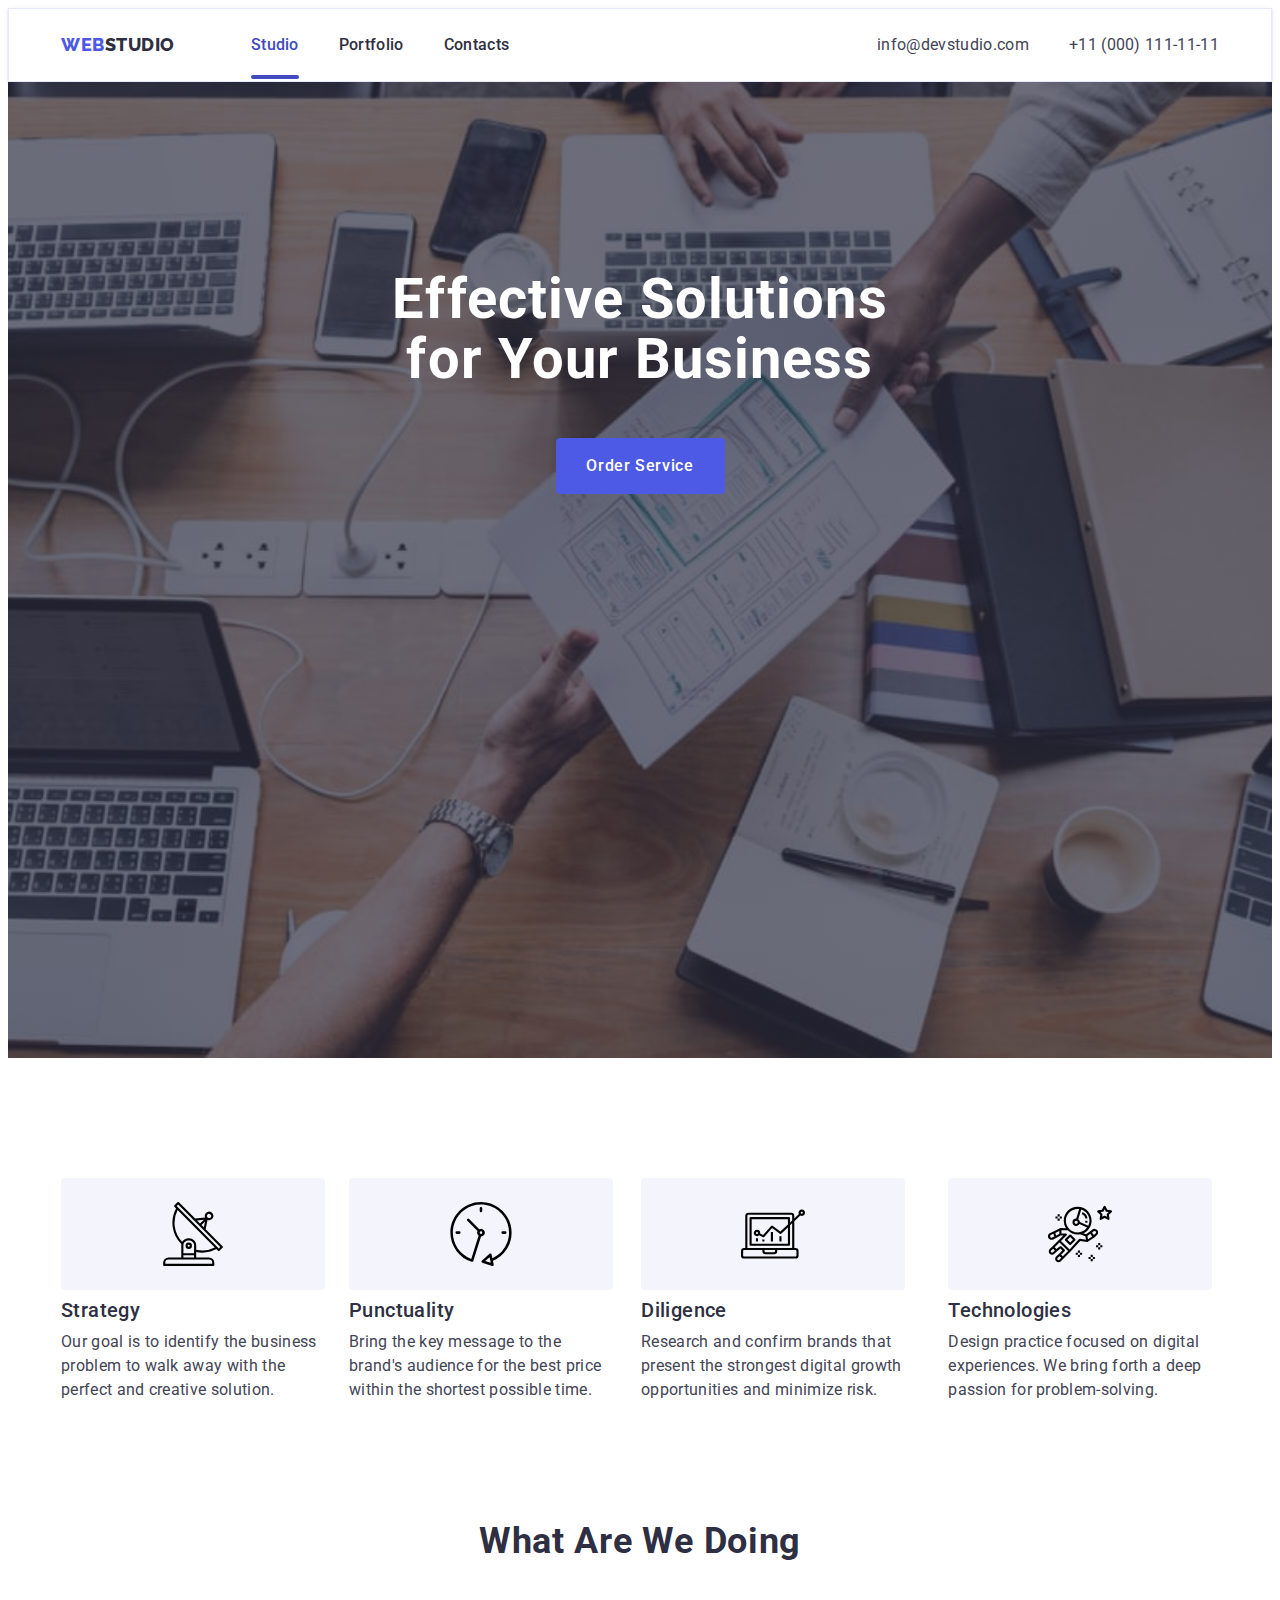
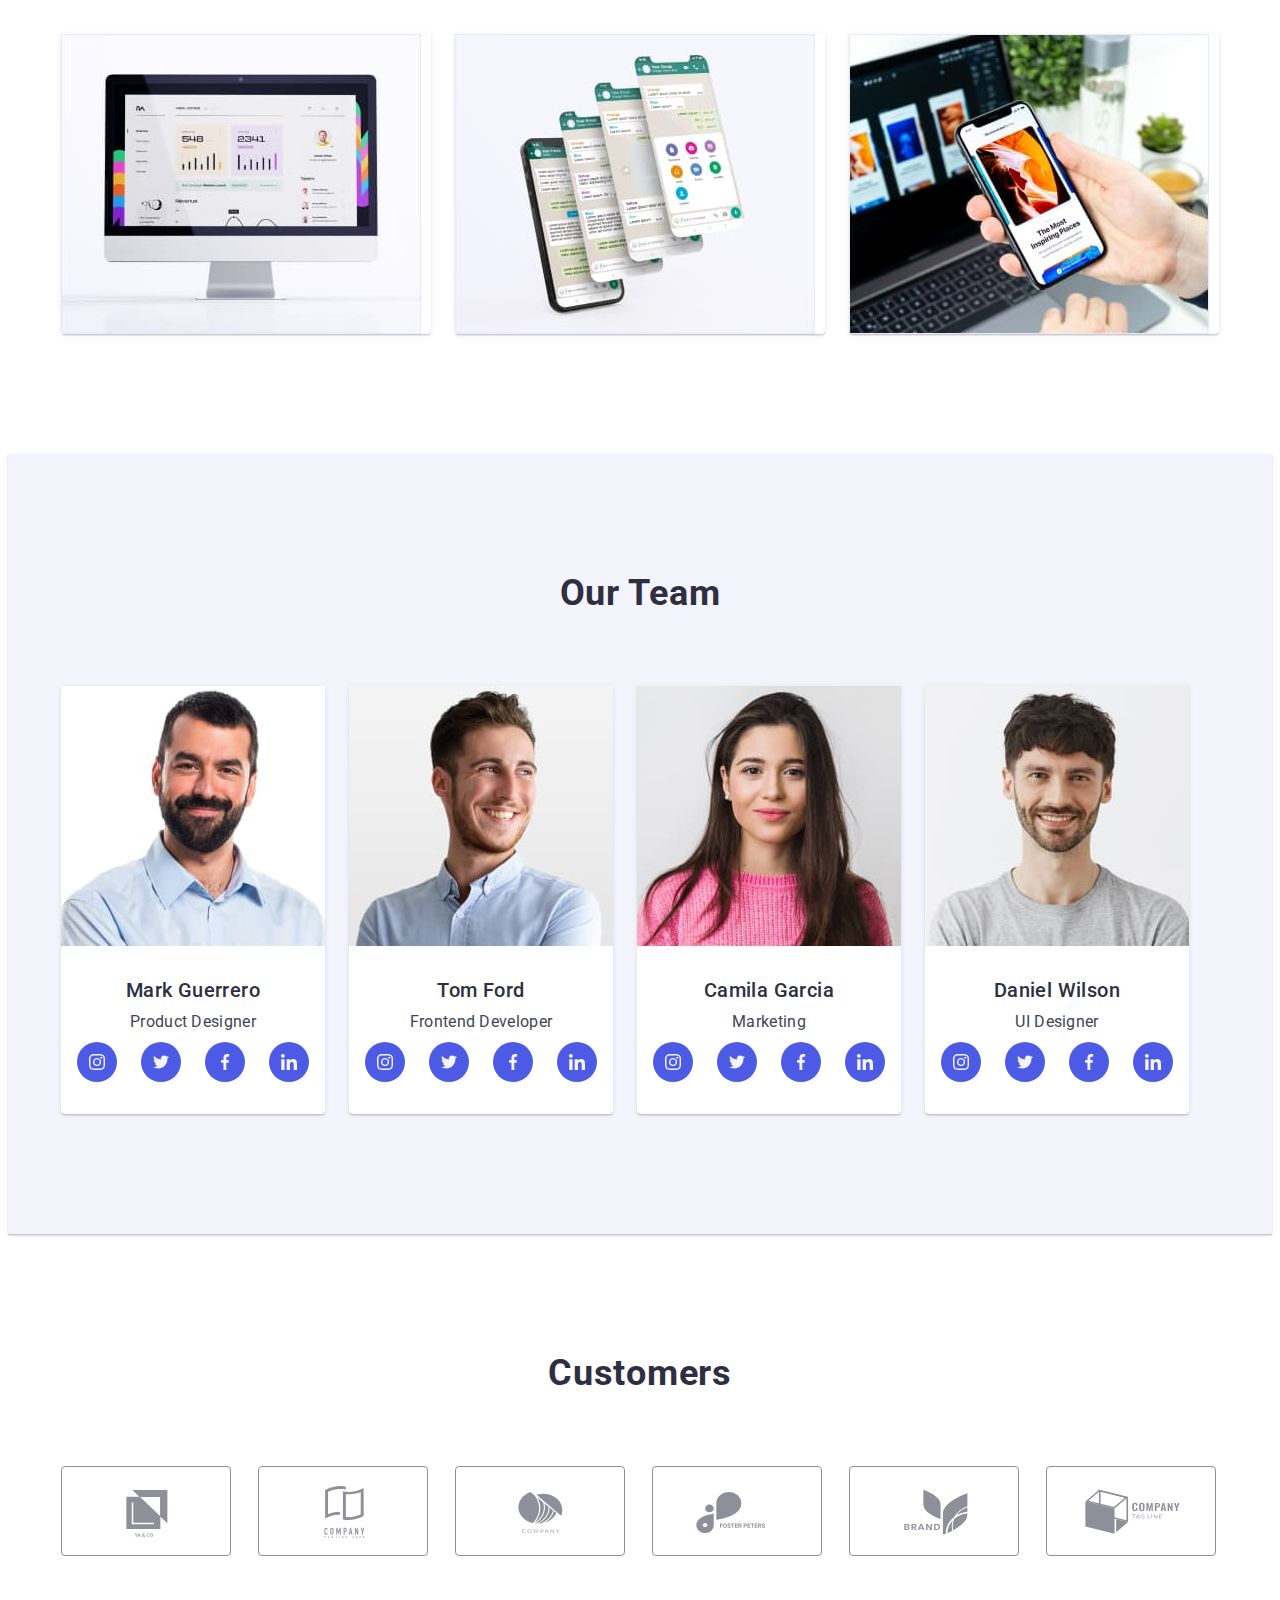
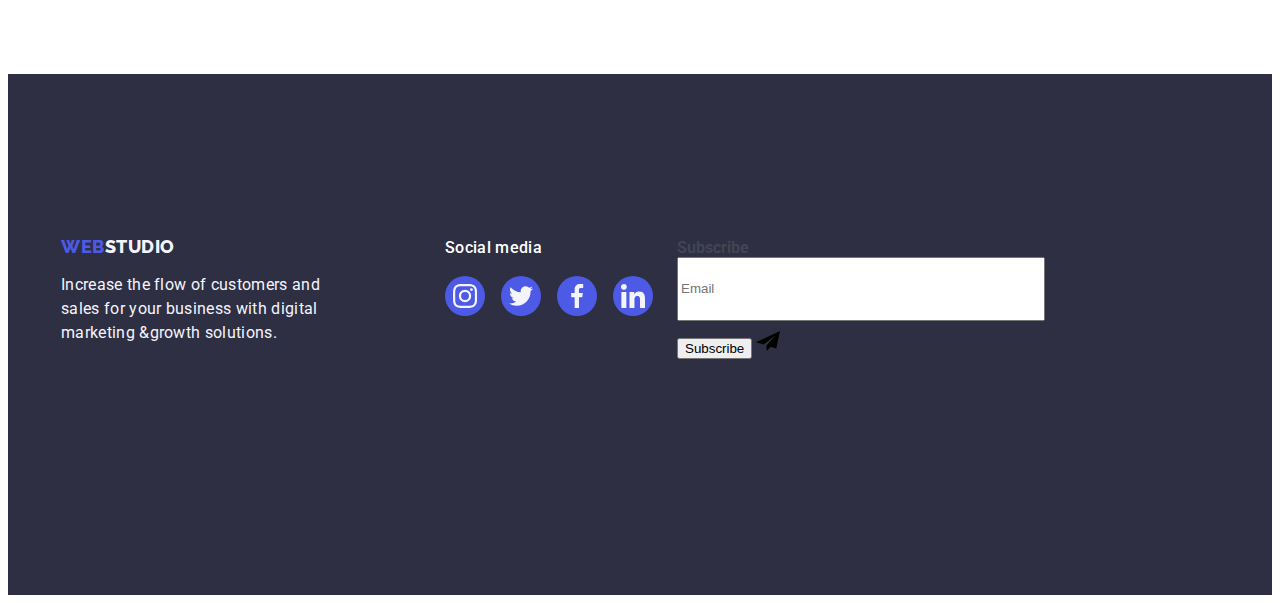
==== index.html @ 73581525 "add input for footer" ====
<!DOCTYPE html>
<html lang="en">

<head>
    <meta charset="UTF-8">
    <meta http-equiv="X-UA-Compatible" content="IE=edge">
    <meta name="viewport" content="width=device-width, initial-scale=1.0">
    <link rel="preconnect" href="https://fonts.googleapis.com">
    <link rel="preconnect" href="https://fonts.gstatic.com" crossorigin>
    <link
        href="https://fonts.googleapis.com/css2?family=Raleway:wght@800&family=Roboto:wght@400;500;700;900&display=swap"
        rel="stylesheet">
    <title>WEBSTUDIO</title>
    <link rel="stylesheet" href="https://cdnjs.cloudflare.com/ajax/libs/modern-normalize/2.0.0/modern-normalize.min.css"
        integrity="sha512-4xo8blKMVCiXpTaLzQSLSw3KFOVPWhm/TRtuPVc4WG6kUgjH6J03IBuG7JZPkcWMxJ5huwaBpOpnwYElP/m6wg=="
        crossorigin="anonymous" referrerpolicy="no-referrer" />
    <link rel="stylesheet" href="./css/styles.css">
</head>

<body>
    <header class="header">
        <div class="container header-container">
            <nav class="header-title">
                <a href="./index.html" class="header-logo link">Web<span class="span">Studio</span></a>
                <ul class="header-navigation list">
                    <li><a href="./index.html" class="first-link link active">Studio</a></li>
                    <li><a href="./portfolio.html" class="second-link link">Portfolio</a></li>
                    <li><a href="" class="header-navigation-item link">Contacts</a></li>
                </ul>
            </nav>

            <address class="header-adress">
                <ul class="header-adress-navigation list">
                    <li><a href=" mailto:info@devstudio.com" class="header-adress-item link">info@devstudio.com</a>
                    </li>
                    <li><a href="tel:+110001111111" class="header-adress-item link">+11 (000)
                            111-11-11</a></li>
                </ul>
            </address>
        </div>
    </header>

    <main>
        <section class="section-main">
            <div class="container main-container">
                <h1 class="main">Effective Solutions
                    for Your Business</h1>
                <button type="button" class="main-button" data-modal-open>Order Service</button>
            </div>
        </section>


        <section class="section">
            <div class="container">
                <h2 class="visually-hidden">Goal</h2>
                <ul class="main-one list">
                    <li class="">
                        <div class="container-hero">
                            <svg class="main-one-icons" width="64" height="64">
                                <use href="./images/icons.svg#icon-antenna">
                                </use>
                            </svg>
                        </div>
                        <h3 class="main-title">Strategy</h3>
                        <p class="main-text">Our goal is to identify the business
                            problem to walk away with the perfect and creative solution.</p>
                    </li>
                    <li class="">
                        <div class="container-hero">
                            <svg class="main-one-icons" width="64" height="64">
                                <use href="./images/icons.svg#icon-clock">
                                </use>
                            </svg>
                        </div>
                        <h3 class="main-title">Punctuality</h3>
                        <p class="main-text">Bring the key message to the brand's audience for the best price within the
                            shortest possible
                            time.</p>
                    </li>
                    <li class="">
                        <div class="container-hero">
                            <svg class="main-one-icons" width="64" height="64">
                                <use href="./images/icons.svg#icon-diagram">
                                </use>
                            </svg>
                        </div>
                        <h3 class="main-title">Diligence</h3>
                        <p class="main-text">Research and confirm brands that present the strongest digital growth
                            opportunities and minimize
                            risk.</p>
                    </li>
                    <li class="">
                        <div class="container-hero">
                            <svg class="main-one-icons" width="64" height="64">
                                <use href="./images/icons.svg#icon-astronaut">
                                </use>
                            </svg>
                        </div>
                        <h3 class="main-title">Technologies</h3>
                        <p class="main-text">Design practice focused on digital experiences. We bring forth a deep
                            passion
                            for
                            problem-solving.</p>
                    </li>
                </ul>
            </div>
        </section>

        <section class="section-two">
            <div class="container">
                <h2 class="main-product">What are we doing</h2>
                <ul class="main-one list">
                    <li class="main-item our-product"><img src="./images/img1.jpg" alt="computer" class="main-img"
                            width="360" height="300"></li>
                    <li class="main-item our-product"><img src="./images/img2.jpg" alt="screenshot" class="main-img"
                            width="360" height="300"></li>
                    <li class="main-item our-product"><img src="./images/img3.jpg" alt="telephone" class="main-img"
                            width="360" height="300"></li>
                </ul>
            </div>
        </section>

        <section class="section-three">
            <div class="container">
                <h2 class="team">Our Team</h2>
                <ul class="main-one list">
                    <li class="main-item">
                        <img src="./images/img4.jpg" alt="Mark Guerrero" class="team-img-one" width="264" height="260">
                        <div class="position">
                            <h3 class="team-person">Mark Guerrero</h3>
                            <p class="main-text-position">Product Designer</p>
                            <ul class="social-list list">
                                <li class="social-item">
                                    <a href="/" class="social-link">
                                        <svg class="main-text-icon" width="16" height="16">
                                            <use href="./images/icons.svg#icon-instagram"></use>
                                        </svg>
                                    </a>
                                </li>
                                <li class="social-item">
                                    <a href="/" class="social-link">
                                        <svg class="main-text-icon" width="16" height="16">
                                            <use href="./images/icons.svg#icon-twitter"></use>
                                        </svg>
                                    </a>
                                </li>
                                <li class="social-item">
                                    <a href="/" class="social-link">
                                        <svg class="main-text-icon" width="16" height="16">
                                            <use href="./images/icons.svg#icon-facebook"></use>
                                        </svg>
                                    </a>
                                </li>
                                <li class="social-item">
                                    <a href="/" class="social-link">
                                        <svg class="main-text-icon" width="16" height="16">
                                            <use href="./images/icons.svg#icon-linkedin"></use>
                                        </svg>
                                    </a>
                                </li>
                            </ul>
                        </div>
                    </li>
                    <li class="main-item">
                        <img src="./images/img5.jpg" alt="Tom Ford" class="team-img-two" width="264" height="260">
                        <div class="position">
                            <h3 class="team-person">Tom Ford</h3>
                            <p class="main-text-position">Frontend Developer</p>
                            <ul class="social-list list">
                                <li class="social-item">
                                    <a href="/" class="social-link">
                                        <svg class="main-text-icon" width="16" height="16">
                                            <use href="./images/icons.svg#icon-instagram"></use>
                                        </svg>
                                    </a>
                                </li>
                                <li class="social-item">
                                    <a href="/" class="social-link">
                                        <svg class="main-text-icon" width="16" height="16">
                                            <use href="./images/icons.svg#icon-twitter"></use>
                                        </svg>
                                    </a>
                                </li>
                                <li class="social-item">
                                    <a href="/" class="social-link">
                                        <svg class="main-text-icon" width="16" height="16">
                                            <use href="./images/icons.svg#icon-facebook"></use>
                                        </svg>
                                    </a>
                                </li>
                                <li class="social-item">
                                    <a href="/" class="social-link">
                                        <svg class="main-text-icon" width="16" height="16">
                                            <use href="./images/icons.svg#icon-linkedin"></use>
                                        </svg>
                                    </a>
                                </li>
                            </ul>
                        </div>
                    </li>
                    <li class="main-item">
                        <img src="./images/img6.jpg" alt="Camila Garcia" class="team-img-three" width="264"
                            height="260">
                        <div class="position">
                            <h3 class="team-person">Camila Garcia</h3>
                            <p class="main-text-position">Marketing</p>
                            <ul class="social-list list">
                                <li class="social-item">
                                    <a href="/" class="social-link">
                                        <svg class="main-text-icon" width="16" height="16">
                                            <use href="./images/icons.svg#icon-instagram"></use>
                                        </svg>
                                    </a>
                                </li>
                                <li class="social-item">
                                    <a href="/" class="social-link">
                                        <svg class="main-text-icon" width="16" height="16">
                                            <use href="./images/icons.svg#icon-twitter"></use>
                                        </svg>
                                    </a>
                                </li>
                                <li class="social-item">
                                    <a href="/" class="social-link">
                                        <svg class="main-text-icon" width="16" height="16">
                                            <use href="./images/icons.svg#icon-facebook"></use>
                                        </svg>
                                    </a>
                                </li>
                                <li class="social-item">
                                    <a href="/" class="social-link">
                                        <svg class="main-text-icon" width="16" height="16">
                                            <use href="./images/icons.svg#icon-linkedin"></use>
                                        </svg>
                                    </a>
                                </li>
                            </ul>
                        </div>
                    </li>
                    <li class="main-item">
                        <img src="./images/img7.jpg" alt="Daniel Wilson" class="team-img-four" width="264" height="260">
                        <div class="position">
                            <h3 class="team-person">Daniel Wilson</h3>
                            <p class="main-text-position">UI Designer</p>
                            <ul class="social-list list">
                                <li class="social-item">
                                    <a href="/" class="social-link">
                                        <svg class="main-text-icon" width="16" height="16">
                                            <use href="./images/icons.svg#icon-instagram"></use>
                                        </svg>
                                    </a>
                                </li>
                                <li class="social-item">
                                    <a href="/" class="social-link">
                                        <svg class="main-text-icon" width="16" height="16">
                                            <use href="./images/icons.svg#icon-twitter"></use>
                                        </svg>
                                    </a>
                                </li>
                                <li class="social-item">
                                    <a href="/" class="social-link">
                                        <svg class="main-text-icon" width="16" height="16">
                                            <use href="./images/icons.svg#icon-facebook"></use>
                                        </svg>
                                    </a>
                                </li>
                                <li class="social-item">
                                    <a href="/" class="social-link">
                                        <svg class="main-text-icon" width="16" height="16">
                                            <use href="./images/icons.svg#icon-linkedin"></use>
                                        </svg>
                                    </a>
                                </li>
                            </ul>
                        </div>
                    </li>
                </ul>
            </div>
        </section>

        <section class="section">
            <div class="container">
                <h2 class="customers">Customers</h2>
                <ul class="customers-list list">
                    <li class="customers-item">
                        <a href="/" class="customers-link">
                            <svg class="customers-img" width="104" height="56">
                                <use href="./images/icons.svg#icon-Logo1"></use>
                            </svg>
                        </a>
                    </li>
                    <li class="customers-item">
                        <a href="/" class="customers-link">
                            <svg class="customers-img" width="104" height="56">
                                <use href="./images/icons.svg#icon-Logo2"></use>
                            </svg>
                        </a>
                    </li>
                    <li class="customers-item">
                        <a href="/" class="customers-link">
                            <svg class="customers-img" width="104" height="56">
                                <use href="./images/icons.svg#icon-Logo3"></use>
                            </svg>
                        </a>
                    </li>
                    <li class="customers-item">
                        <a href="/" class="customers-link">
                            <svg class="customers-img" width="104" height="56">
                                <use href="./images/icons.svg#icon-Logo4"></use>
                            </svg>
                        </a>
                    </li>
                    <li class="customers-item">
                        <a href="/" class="customers-link">
                            <svg class="customers-img" width="104" height="56">
                                <use href="./images/icons.svg#icon-Logo5"></use>
                            </svg>
                        </a>
                    </li>
                    <li class="customers-item">
                        <a href="/" class="customers-link">
                            <svg class="customers-img" width="104" height="56">
                                <use href="./images/icons.svg#icon-Logo6"></use>
                            </svg>
                        </a>
                    </li>
                </ul>
            </div>
        </section>
    </main>

    <footer class="footer link">
        <div class="footer-container">
            <div class="footer-logo-tittle">
                <a href="./index.html" class="footer-logo link">Web<span class="span">Studio</span></a>
                <p class="footer-text">Increase the flow of customers and sales for your business with digital marketing
                    &growth solutions.</p>
            </div>
            <div class="footer-container-social">
                <p class="footer-social">Social media</p>
                <ul class="footer-social-list list">
                    <li class="social-item">
                        <a href="/" class="footer-social-link">
                            <svg class="main-text-icon" width="24" height="24">
                                <use href="./images/icons.svg#icon-instagram"></use>
                            </svg>
                        </a>
                    </li>
                    <li class="social-item">
                        <a href="/" class="footer-social-link">
                            <svg class="main-text-icon" width="24" height="24">
                                <use href="./images/icons.svg#icon-twitter"></use>
                            </svg>
                        </a>
                    </li>
                    <li class="social-item">
                        <a href="/" class="footer-social-link">
                            <svg class="main-text-icon" width="24" height="24">
                                <use href="./images/icons.svg#icon-facebook"></use>
                            </svg>
                        </a>
                    </li>
                    <li class="social-item">
                        <a href="/" class="footer-social-link">
                            <svg class="main-text-icon" width="24" height="24">
                                <use href="./images/icons.svg#icon-linkedin"></use>
                            </svg>
                        </a>
                    </li>
                </ul>
            </div>

            <div class="footer-container-field">
                <form class="footer-container-form">
                    <label class="footer-container-label">
                        <strong class="footer-container-strong">Subscribe</strong>
                        <input type="email" name="user_email" class="footer-container-input" placeholder="Email" />
                    </label>
                    <button type="submit">Subscribe</button>
                    <svg class="footer-container-icon" width="24" height="24">
                        <use href="./images/icons.svg#icon-telega"></use>
                    </svg>
                </form>
            </div>
        </div>
    </footer>

    <div class="backdrop is-hidden" data-modal>
        <div class="modal">
            <button type="button" class="modal-button-close" data-modal-close>
                <svg class="button-close" width="8" height="8">
                    <use href="./images/icons.svg#icon-close"></use>
                </svg>
            </button>

            <form class="modal-form">
                <strong class="modal-form-strong">Leave your contacts and we will call you back</strong>
                <label class="modal-form-field">
                    <span class="modal-form-title">Name</span>
                    <input type="text" name="user_name" class="modal-form-input" />
                    <svg class="modal-form-icon" width="18" height="18">
                        <use href="./images/icons.svg#icon-person"></use>
                    </svg>
                </label>

                <label class="modal-form-field">
                    <span class="modal-form-title">Phone</span>
                    <input type="tel" name="user_tel" class="modal-form-input" />
                    <svg class="modal-form-icon" width="18" height="24">
                        <use href="./images/icons.svg#icon-phone"></use>
                    </svg>
                </label>

                <label class="modal-form-field">
                    <span class="modal-form-title">Email</span>
                    <input type="email" name="user_email" class="modal-form-input" />
                    <svg class="modal-form-icon" width="18" height="24">
                        <use href="./images/icons.svg#icon-email"></use>
                    </svg>
                </label>

                <label class="modal-form-field">
                    <span class="modal-form-title">Comment</span>
                    <textarea name="comment" class="modal-comment" rows="8" cols="6"
                        placeholder="Text input"></textarea>
                </label>

                <button type="submit" class="main-button">Send</button>
            </form>
        </div>

    </div>
    <script src="./js/modal.js"></script>
</body>

</html>
---- css/styles.css ----
:root {
    --background-color: #FFFFFF;
    --color: #4d5ae5;
    --color-two: #2E2F42;
    --color-portfolio:#434455;
    --color-three: #F4F4FD;
    --color-button: #E7E9FC;
    --color-customers: #8e8f99;
}

body {
    font-family:"Roboto",sans-serif;
    color: var(--color-portfolio);
    font-style: normal;
    background-color: var(--background-color);
    }

/*--------------HEADER------------*/
p, h1, h2, h3, h4, h5, h6 {
    margin-top: 0;
    margin-bottom: 0;
}

ul {
    margin-top: 0;
    margin-bottom: 0;
    padding-left: 0;
}

img {
    display: block;
}
.header {
    padding-top: 24px;
    padding-bottom: 24px;
    border: 1px solid #e7e9fc;
}
.container {
    max-width: 1158px;
    width: 100%;
    padding-left: 15px;
    padding-right: 15px;
    margin: 0 auto;
}

.header-navigation {
    display: flex;
    max-width: 261px;
    gap: 40px;
}

.header-adress-navigation {
    display: flex;
    gap: 40px;
}

.header-title {
    display: flex;
    align-items: center;
    margin-right: auto;
}
.header-container {
    display: flex;
}

.header-logo {
    font-family:"Raleway",sans-serif;
    font-style: normal;
    font-weight: 800;
    font-size: 18px;
    line-height: 1.17;
    color: var(--color);
    letter-spacing: 0.03em;
    text-transform: uppercase;
    list-style-type: none;
    margin-right: 76px;
}

.link {
text-decoration: none;
}

.span {
    color: var(--color-two);
}

.list {
    list-style: none;
}

.header {
    box-shadow: 0px 2px 1px rgba(46, 47, 66, 0.08), 0px 1px 1px rgba(46, 47, 66, 0.16), 0px 1px 6px rgba(46, 47, 66, 0.08);
}

.header-navigation-item {
    color: var(--color-two);
    font-weight: 500;
    font-size: 16px;
    line-height: 1.5;
    letter-spacing: 0.02em;
    padding: 24px 0;
    transition: color 250ms cubic-bezier(0.4, 0, 0.2, 1);
}

.second-link {
    color: var(--color-two);
    font-weight: 500;
    font-size: 16px;
    line-height: 1.5;
    letter-spacing: 0.02em;
    padding: 24px 0;
    transition: color 250ms cubic-bezier(0.4, 0, 0.2, 1);
}


.first-link{
    font-weight: 500;
    font-size: 16px;
    line-height: 1.5;
    letter-spacing: 0.02em;
    padding: 24px 0;
    color: #404BBF;
    transition: color 250ms cubic-bezier(0.4, 0, 0.2, 1);
}


.header-navigation-item:hover,
.header-navigation-item:focus {
    color: #404BBF;
}


.active {
    position: relative;
    color: #404bbf;
}
.active::after{
content: '';
position: absolute;
left: 0;
bottom: -1px;
width: 100%;
height: 4px;
background: #404BBF;
border-radius: 2px;
transition: color 250ms cubic-bezier(0.4, 0, 0.2, 1);
}

address{
    font-style: normal;
}

.header-adress-item {
    font-size: 16px;
    line-height: 1.5;
    letter-spacing: 0.02em;
    color: var(--color-portfolio);
    font-style: normal;
    padding: 24px 0;
    transition: color 250ms cubic-bezier(0.4, 0, 0.2, 1);
}

.header-adress-item:hover,
.header-adress-item:focus {
    color: #404BBF;
}

/*-----------MAIN------------------*/

.section-main {
    padding-top: 188px;
    padding-bottom: 188px;
    background-color: var(--color-two);
    background-image: linear-gradient(to bottom, rgba(46, 47, 66, 0.7), rgba(46, 47, 66, 0.7)), url(../images/header.jpg);
    background-repeat: no-repeat;
    background-position: center;
    background-size: cover;
    max-width: 1440px;
    height: 600px;
    margin: 0 auto;
}

.main {
    font-weight: 700;
    font-size: 56px;
    line-height: 1.07;
    text-align: center;
    letter-spacing: 0.02em;
    color: var(--background-color);
    margin: 0 auto;
    margin-bottom: 48px;
    max-width: 496px;
}


.main-item {
background-color: #FFFFFF;
width: calc((100% - 72px) / 4);
border-radius: 0px 0px 4px 4px;
box-shadow: 0px 1px 6px rgba(46, 47, 66, 0.08), 0px 1px 1px rgba(46, 47, 66, 0.16), 0px 2px 1px rgba(46, 47, 66, 0.08);
width: 264px;
}


.our-product {
width: calc((100% - 48px) / 3);
}
.main-button {
    font-family: "Roboto", sans-serif;
    font-style: normal;
    font-weight: 500;
    font-size: 16px;
    line-height:1.5;    
    color: var(--background-color);
    background-color: #4D5AE5;
    letter-spacing: 0.04em;
    cursor: pointer;
    display: block;
    min-width: 169px;
    height: 56px;
    border: none;
    border-radius: 4px;
    margin: 0 auto;
    transition: background-color 250ms cubic-bezier(0.4, 0, 0.2, 1);
}

.main-button:focus,
.main-button:hover {
    background-color: #404BBF;
}


.main-title {
    font-weight: 500;
    font-size: 20px;
    line-height: 1.2;
    letter-spacing: 0.02em;
    color: var(--color-two);
    margin-bottom: 8px;
    min-width: 264px;

}

.section {
    padding-top: 120px;
    padding-bottom: 120px;
    }


.visually-hidden {
    position: absolute;
    width: 1px;
    height: 1px;
    margin: -1px;
    border: 0;
    padding: 0;

    white-space: nowrap;
    clip-path: inset(100%);
    clip: rect(0 0 0 0);
    overflow: hidden;
}


.container-hero {
    display: flex;
    align-items: center;
    justify-content: center;
    width: 264px;
    height: 112px;
    background: #F4F4FD;
    border-radius: 4px;
    margin-bottom: 8px;
    left: 0px;
    top: 0px;
}



.main-one {
    display: flex;
    gap: 24px;
}

.main-text {
    font-size: 16px;
    line-height: 1.5;
    letter-spacing: 0.02em;
    color: var(--color-portfolio);
}


.social-link {
width: 100%;
height: 100%;
background-color: var(--color);
border-radius: 50%;
display: flex;
align-items: center;
justify-content: center;
transition: background-color 250ms cubic-bezier(0.4, 0, 0.2, 1);
}

.social-link:hover, 
.social-link:focus {
background-color: #404bbf;
}
 
.main-text-icon {
    /* width: 16px;
    height: 16px; */
    margin: auto;
    fill: var(--color-three);
}

.main-product {
    font-size: 36px;
    line-height: 1.11;
    text-align: center;
    letter-spacing: 0.02em;
    color: var(--color-two);
    text-transform: capitalize;
    margin-bottom: 72px;
}

.section-two {
    padding-bottom: 120px;
}

.section-three {
    background-color: #F4F4FD;
    padding: 120px 0;
    box-shadow: 0px 1px 6px rgba(46, 47, 66, 0.08), 0px 1px 1px rgba(46, 47, 66, 0.16), 0px 2px 1px rgba(46, 47, 66, 0.08);
}
.team { 
    font-size: 36px;
    line-height: 1.11;
    text-align: center;
    letter-spacing: 0.02em;
    text-transform: capitalize;
    color: var(--color-two);
    margin-bottom: 72px;
}

.position {
    padding: 32px 0;
    /* width: 232px;
    height: 104px; */
}
.team-img-one {
    background-color: #FFFFFF;
}

.team-person {
    font-weight: 500;
    font-size: 20px;
    line-height: 1.2;
    letter-spacing: 0.02em;
    color: var(--color-two);
    text-align: center;
    margin-bottom: 8px;
}

.main-text-position {
    font-size: 16px;
    line-height: 1.5;
    letter-spacing: 0.02em;
    color: var(--color-portfolio);
    text-align: center;
    margin-bottom: 8px;
}

.customers {
    font-weight: 700;
    font-size: 36px;
    line-height: 1.11;
    text-align: center;
    letter-spacing: 0.02em;
    text-transform: capitalize;
    color: var(--color-two);
    margin-bottom: 72px;
}
.customers-list {
    display: flex;
    flex-direction: row;
    align-items: flex-start;
    padding: 0px;
    gap: 24px;
}

.customers-item {
    width: calc((100% - 120px) / 6);
    height: 88px;
}

.customers-link {
    width: 100%;
    height: 100%;
    width: 168px;
    height: 88px;
    border: 1px solid #8e8f99;
    border-radius: 4px;
    display: flex;
    align-items: center;
    justify-content: center;
    color: var(--color-customers);
    transition: border-color 250ms cubic-bezier(0.4, 0, 0.2, 1), color 250ms cubic-bezier(0.4, 0, 0.2, 1);
}

.customers-link:hover,
.customers-link:focus {
    border-color: #404bbf;
    color: #404bbf;
}

.customers-img {
    fill: currentColor;
    width: 104px;
    height: 56px;
}
/*------------FOOTER---------*/
.footer {
background: var(--color-two);
padding: 100px 0;
}

.footer-container {
    max-width: 1158px;
    width: 100%;
    padding-left: 15px;
    padding-right: 15px;
    margin: 0 auto;
    display: flex;
    align-items: baseline;
}

.footer-logo-tittle {
    margin-right: 120px;

}

.footer-logo {
    font-family: 'Raleway', sans-serif;;
    font-style: normal;
    font-weight: 800;
    font-size: 18px;
    line-height: 1.17;
    letter-spacing: 0.03em;
    text-transform: uppercase;
    color: var(--color);
    background-color: var(var(--color-two));
    display: inline-block;
    margin-bottom: 16px;
}

.footer-logo span {
    color: #f4f4fd;
}

.footer-text {
    font-size: 16px;
    line-height: 1.5;
    color: var(--color-three);
    letter-spacing: 0.02em;
    max-width: 264px;
}
.footer-social {
    font-weight: 500;
    font-size: 16px;
    line-height: 1.5;
    letter-spacing: 0.02em;
    color: var(--background-color);
    margin-bottom: 16px;
}

.footer-social-list {
    display: flex;
    gap: 16px;
}

.social-list {
    display: flex;
    justify-content: center;
    gap: 24px;
}

.footer-social-link {
    width: 100%;
    height: 100%;
    background-color: var(--color);
    border-radius: 50%;
    display: flex;
    align-items: center;
    justify-content: center;
    transition: background-color 250ms cubic-bezier(0.4, 0, 0.2, 1);
}

.footer-social-link:hover,
.footer-social-link:focus {
    background-color: #31d0aa;
}
.social-item {
width: 40px;
height: 40px;
transition: background-color 250ms cubic-bezier(0.4, 0, 0.2, 1);
}

.footer-social-item {
    width: 40px;
    height: 40px;
}
.footer-icons {
    width: 40px;
    height: 40px;
    background: #4D5AE5;
    fill: var(--background-color);
    left: 20%;
    right: 20%;
    top: 20%;
    bottom: 20%;
    padding: 8px;
    border-radius: 50%;
}

/*-----------PORTFOLIO---------*/
.section-portfolio {
    padding-top: 96px;
    padding-bottom: 120px;
}

.button-list {
    font-family: "Roboto", sans-serif;
    font-style: normal;
    font-weight: 500;
    font-size: 16px;
    line-height: 1.5;
    letter-spacing: 0.04em;
    color: var(--color);
    background-color: var(--color-three);
    cursor: pointer;
    padding: 12px 24px;
    border: 1px solid var(--color-button);
    border-radius: 4px;
    transition: color 250ms cubic-bezier(0.4, 0, 0.2, 1),
        background-color 250ms cubic-bezier(0.4, 0, 0.2, 1),
        border-color 250ms cubic-bezier(0.4, 0, 0.2, 1),
        box-shadow 250ms cubic-bezier(0.4, 0, 0.2, 1);
}

.second-link:hover,
.second-link:focus {
    color: #404BBF;
}

.portfolio-link {
    display: block;
    transition: box-shadow 250ms cubic-bezier(0.4, 0, 0.2, 1);
}

.portfolio-link:hover,
.portfolio-link:focus {
    box-shadow: 0px 1px 6px rgba(46, 47, 66, 0.08), 0px 1px 1px rgba(46, 47, 66, 0.16), 0px 2px 1px rgba(46, 47, 66, 0.08);
}

.portfolio-link:hover p,
.portfolio-link:focus p{
transform: translateY(0%);}

.section-list {
    list-style-type: none;
    display: flex;
    justify-content: center;
    gap: 24px;
    margin-bottom: 72px;
}

.button-list:hover {
    color: #FFFFFF;
    background-color: #404BBF;
    border: 1px solid transparent;
    box-shadow: 0px 3px 1px rgba(0, 0, 0, 0.1), 0px 2px 1px rgba(0, 0, 0, 0.08), 0px 2px 2px rgba(0, 0, 0, 0.12);
}

.button-list:focus {
    color: #FFFFFF;
    background-color: #404BBF;
    border: 1px solid transparent;
    box-shadow: 0px 3px 1px rgba(0, 0, 0, 0.1), 0px 2px 1px rgba(0, 0, 0, 0.08), 0px 2px 2px rgba(0, 0, 0, 0.12);
}
.section-title {
    font-weight: 500;
    font-size: 20px;
    line-height: 1.2;
    letter-spacing: 0.02em;
    color: var(--color-two);
    margin-bottom: 8px;
}

.section-text {
    font-size: 16px;
    line-height: 1.5;
    letter-spacing: 0.02em;
    color: var(--color-portfolio);
}

.section-text:focus,
.section-text:hover {
    transform: translateY(0%);
}
.section-product {
    display: flex;
    flex-wrap: wrap;
    column-gap: 24px;
    row-gap: 48px;
    
}

.product-item {
    width: calc((100% - 48px) / 3);
}
    
.product-item:hover {
    box-shadow: 0px 1px 6px rgba(46, 47, 66, 0.08), 0px 1px 1px rgba(46, 47, 66, 0.16), 0px 2px 1px rgba(46, 47, 66, 0.08);
    transition: var(--transition);
}
.portfolio-product {
    position: relative;
    overflow: hidden;
}

.product-container {
    padding: 32px 16px;
    border: 1px solid var(--color-button);
    border-top: none;  
}


.product-cover-text {
    font-weight: 400;
    font-size: 16px;
    line-height: 1.5;
    letter-spacing: 0.02em;
     color: var(--color-three);
    position: absolute;
    top: 0;
    padding: 40px 32px;
    background-color: #4d5ae5;
    height: 100%;
    width: 100%;
    transform: translateY(100%);
    transition: transform 250ms cubic-bezier(0.4, 0, 0.2, 1);
}
/*------------------MODAL----------------*/
.backdrop {
    position: fixed;
    top: 0;
    width: 100%;
    height: 100%;
    background-color: rgba(46, 47, 66, 0.4);
    transition: opacity 250ms cubic-bezier(0.4, 0, 0.2, 1),
        visibility 250ms cubic-bezier(0.4, 0, 0.2, 1);
}

.modal {
    width: 408px;
    min-height: 584px;
    background: #FCFCFC;
    border-radius: 4px;
    position: absolute;
    top: 50%;
    left: 50%;
    transform: translate(-50%, -50%) scale(1);
    box-shadow: 0px 1px 1px rgba(0, 0, 0, 0.14), 0px 1px 3px rgba(0, 0, 0, 0.12), 0px 2px 1px rgba(0, 0, 0, 0.2);
    transition: transform 250ms cubic-bezier(0.4, 0, 0.2, 1);
}

.modal-button-close {
    width: 24px;
    height: 24px;
    right: 24px;
    top: 24px;
   position: absolute;
   cursor: pointer;
    border-radius: 50%;
    display: flex;
    align-items: center;
    justify-content: center;
    background-color: #e7e9fc;
    border: 1px solid rgba(0, 0, 0, 0.1);
    padding: 0;
    transition: background-color 250ms cubic-bezier(0.4, 0, 0.2, 1), border 250ms cubic-bezier(0.4, 0, 0.2, 1);
}

.modal-button-close:hover,
.modal-button-close:focus {
    background-color: #404bbf;
    border: none;
    fill: #ffffff;
}


.is-hidden {
    visibility: hidden;
    opacity: 0;
    pointer-events: none;
}

.backdrop.is-hidden .modal {
    transform: translate(-50%, -50%) scale(0);
}

.button-close {
    transition: fill 250ms cubic-bezier(0.4, 0, 0.2, 1);
}

.modal-form-strong{
    display: flex;
    flex-direction: column;
    text-align: center;
    width: 360px;
    height: 24px;
    margin-bottom: 16px;
    font-family: Roboto;
    font-size: 16px;
    font-style: normal;
    font-weight: 500;
    line-height: 1.5;
    letter-spacing: 0.32px;
    color: #2E2F42;
}
form{
margin: 64px 24px 136px 24px;
}
input {
    display: flex;
    width: 360px;
    height: 58px;
  margin-bottom: 8px;
}

.modal-form-field {
    position: relative;
    display: block;
    margin-bottom: 8px;
}

.modal-form-title{
    display: block;
    font-family: Roboto;
    font-size: 12px;
    font-style: normal;
    font-weight: 400;
    line-height: 1.16;
    letter-spacing: 0.48px;
    color: #8E8F99;
}
.modal-form-input {
    padding: 11px 38px;
    height: 40px;
    width: 100%;
    outline: transparent;
    border-radius: 4px;
    border: 1px solid rgba(46, 47, 66, 0.40);
}

.modal-form-input:focus {
    border: 1px solid #4D5AE5;
}

.modal-form-icon {
    fill: #2E2F42;
    position: absolute;
    bottom:8px;
    left: 16px;
}

.modal-form-input:focus+ .modal-form-icon {
    fill: #4D5AE5;
}

.modal-comment {
    display: block;
    width: 360px;
    height: 120px;
    margin-bottom: 56px;
}

placeholder {
    color:rgba(46, 47, 66, 0.40);
    font-family: Roboto;
    font-size: 12px;
    font-style: normal;
    font-weight: 400;
    line-height: 1.16;
    letter-spacing: 0.48px;
    margin-top: 8px;
    margin-left: 16px;
}
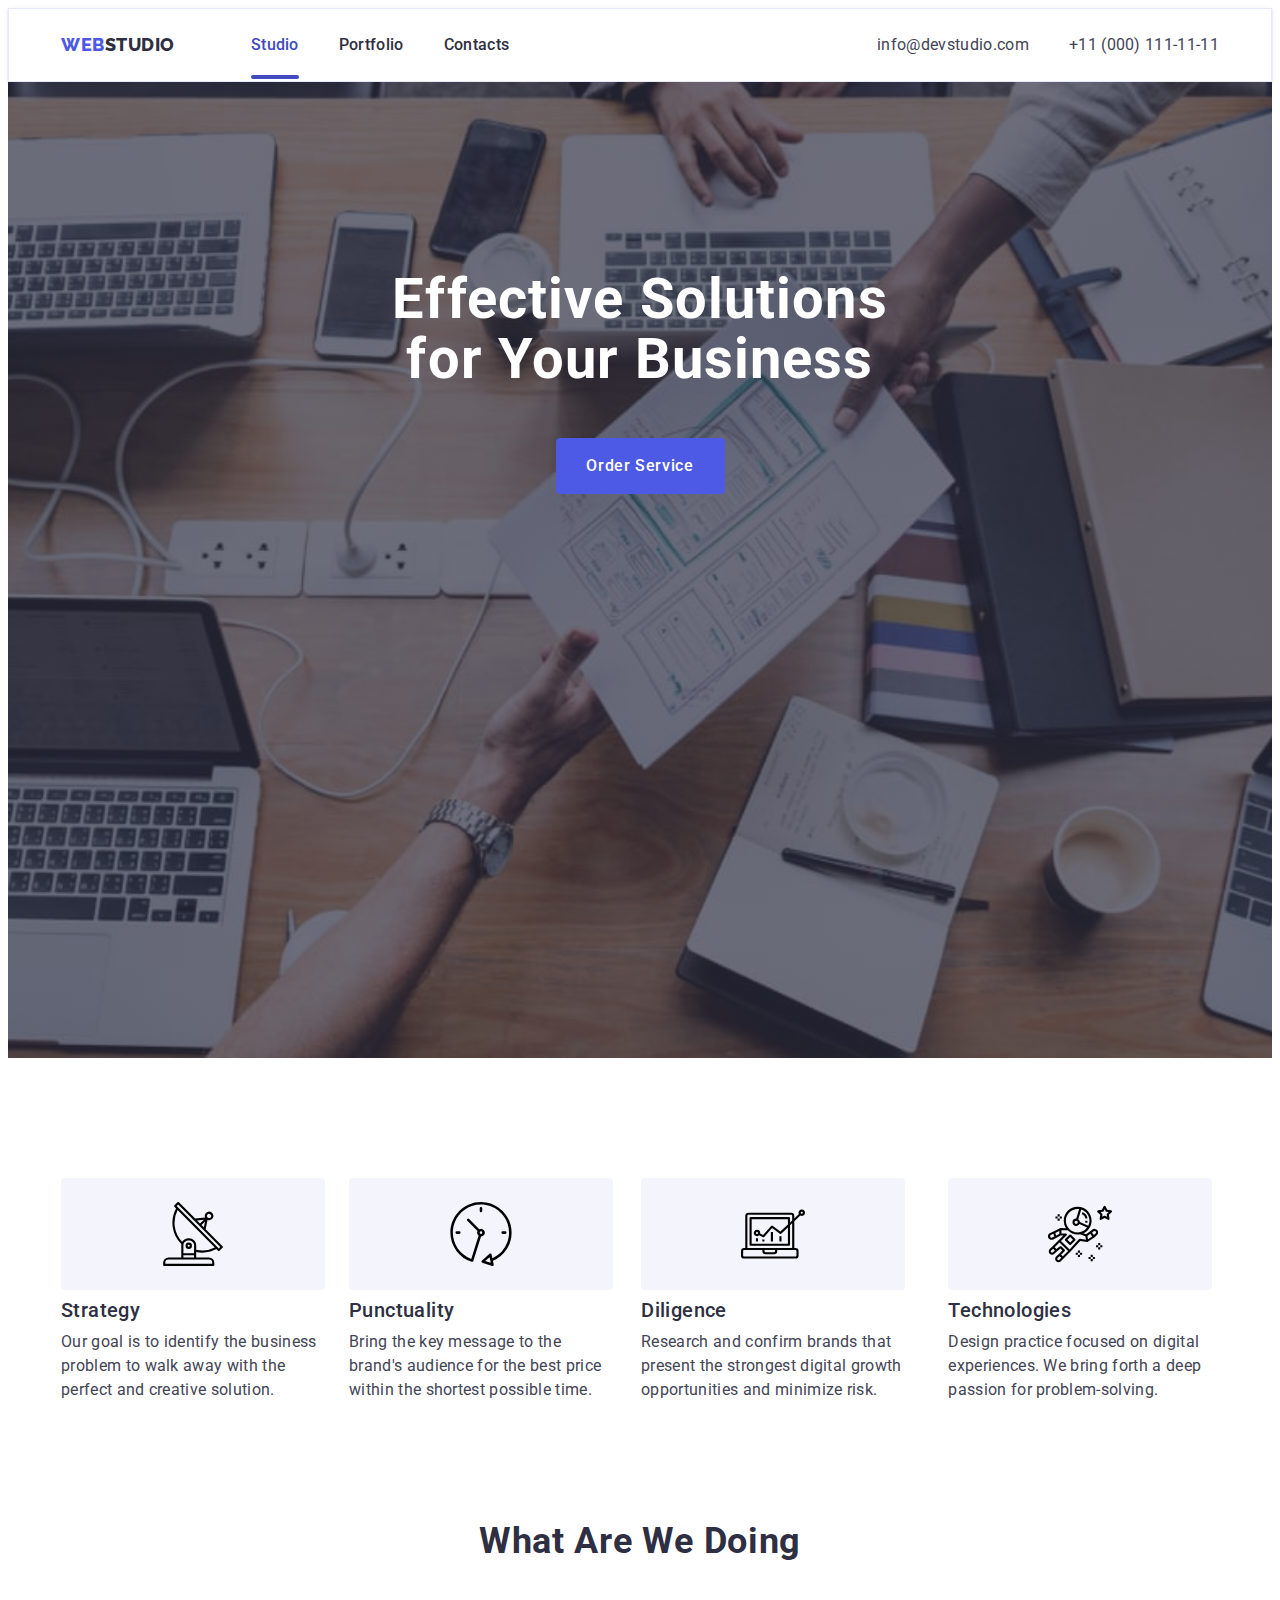
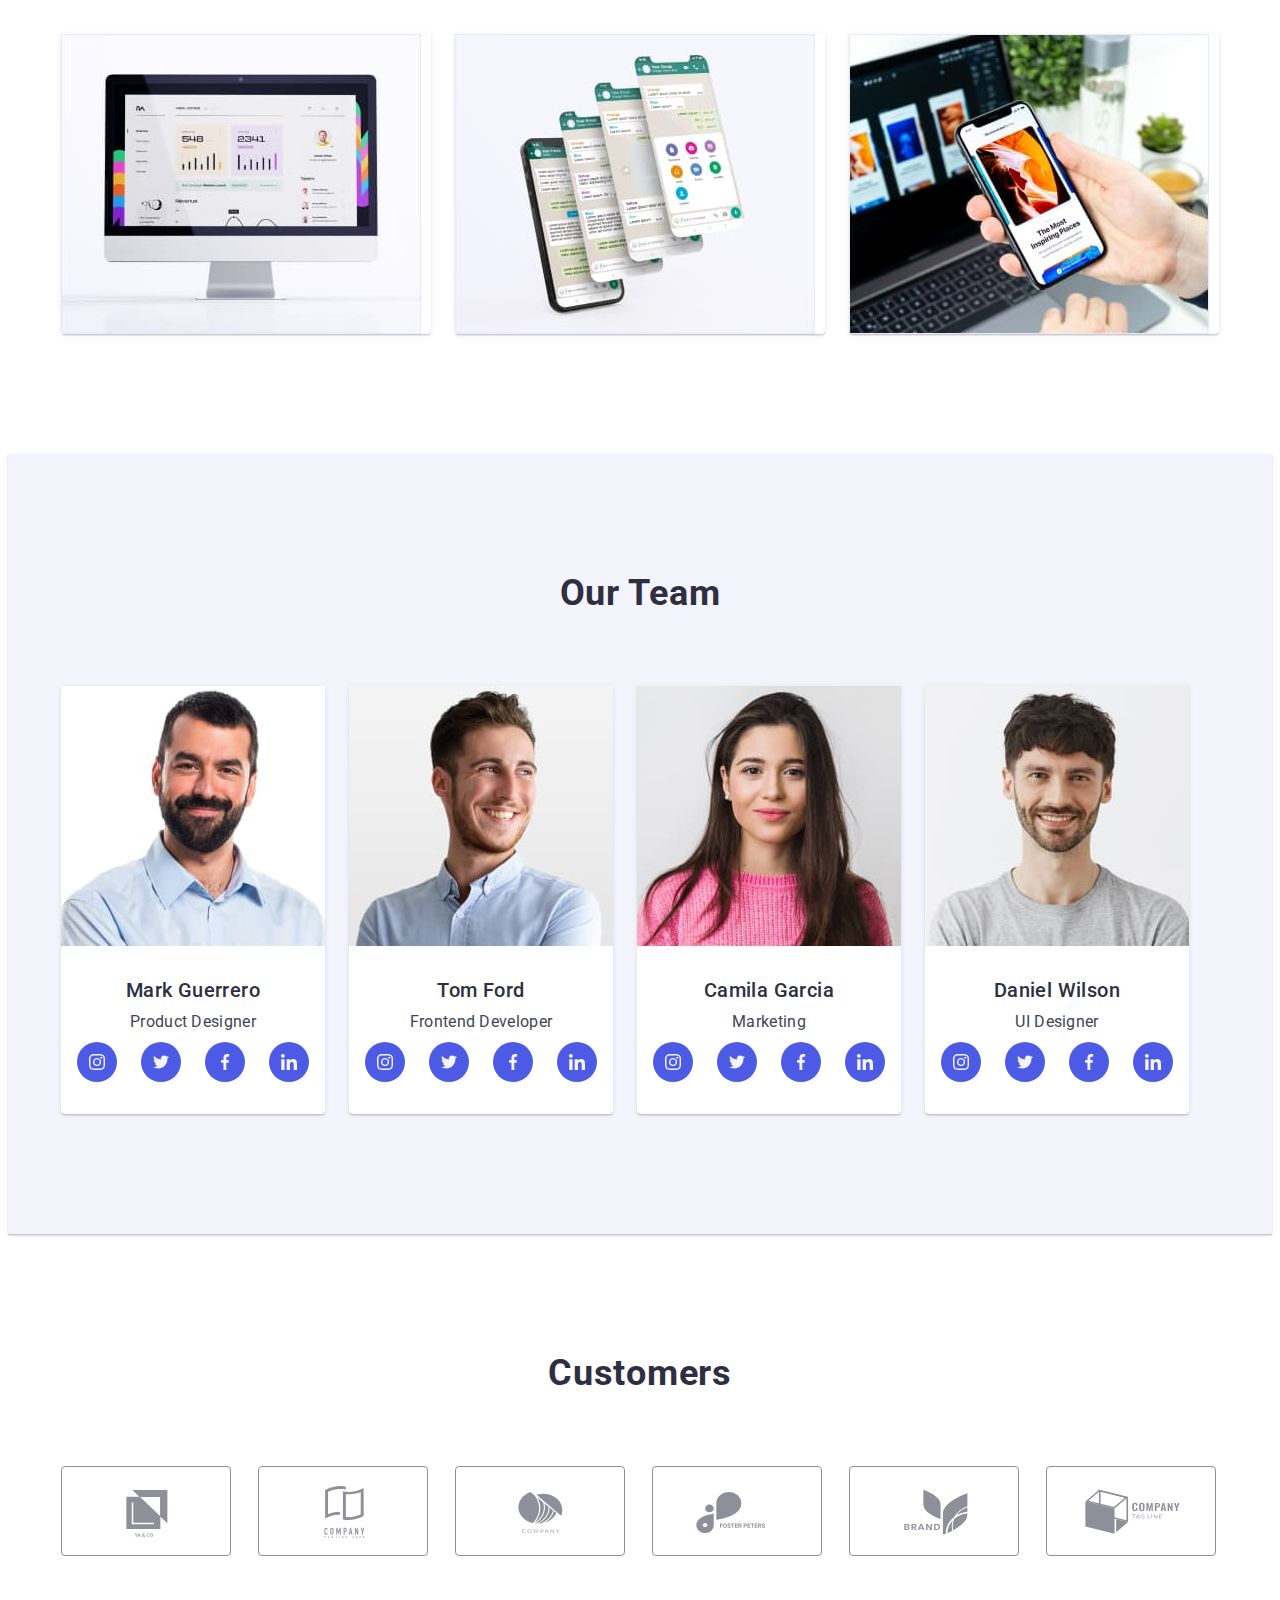
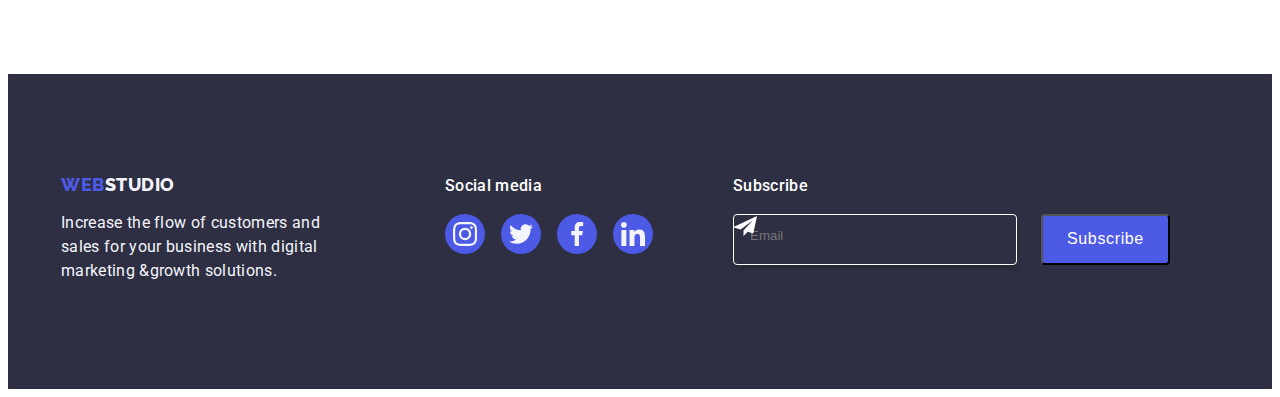
==== commit 5f251eed: "footer-form" ====
--- a/index.html
+++ b/index.html
@@ -370,12 +370,13 @@
             </div>
 
             <div class="footer-container-field">
+                <p class="footer-container-title">Subscribe</p>
                 <form class="footer-container-form">
                     <label class="footer-container-label">
-                        <strong class="footer-container-strong">Subscribe</strong>
-                        <input type="email" name="user_email" class="footer-container-input" placeholder="Email" />
+                        <input type="email" name="footer-user-email" class="footer-container-input"
+                            placeholder="Email" />
                     </label>
-                    <button type="submit">Subscribe</button>
+                    <button type="submit" class="footer-container-button">Subscribe</button>
                     <svg class="footer-container-icon" width="24" height="24">
                         <use href="./images/icons.svg#icon-telega"></use>
                     </svg>
@@ -396,7 +397,7 @@
                 <strong class="modal-form-strong">Leave your contacts and we will call you back</strong>
                 <label class="modal-form-field">
                     <span class="modal-form-title">Name</span>
-                    <input type="text" name="user_name" class="modal-form-input" />
+                    <input type="text" name="user-name" class="modal-form-input" />
                     <svg class="modal-form-icon" width="18" height="18">
                         <use href="./images/icons.svg#icon-person"></use>
                     </svg>
@@ -404,7 +405,7 @@
 
                 <label class="modal-form-field">
                     <span class="modal-form-title">Phone</span>
-                    <input type="tel" name="user_tel" class="modal-form-input" />
+                    <input type="tel" name="user-tel" class="modal-form-input" />
                     <svg class="modal-form-icon" width="18" height="24">
                         <use href="./images/icons.svg#icon-phone"></use>
                     </svg>
@@ -412,7 +413,7 @@
 
                 <label class="modal-form-field">
                     <span class="modal-form-title">Email</span>
-                    <input type="email" name="user_email" class="modal-form-input" />
+                    <input type="email" name="user-email" class="modal-form-input" />
                     <svg class="modal-form-icon" width="18" height="24">
                         <use href="./images/icons.svg#icon-email"></use>
                     </svg>
@@ -420,8 +421,19 @@
 
                 <label class="modal-form-field">
                     <span class="modal-form-title">Comment</span>
-                    <textarea name="comment" class="modal-comment" rows="8" cols="6"
+                    <textarea name="user_comment" class="modal-form-comment" rows="6" cols="6"
                         placeholder="Text input"></textarea>
+                </label>
+
+                <label class="modal-form-agreement">
+                    <input type="checkbox" class="modal-form-checkbox visually-hidden">
+                    <span class="modal-form-custom-checkbox">
+                        <svg class="modal-form-checkbox-icon" width="8" height="10">
+                            <use href="/images/icons.svg#icon-checkbox"></use>
+                        </svg>
+                    </span>
+                    <span class="modal-form-text">I accept the terms and conditions of the <a href="/"
+                            class="modal-form-link">Privacy Policy</a></span>
                 </label>
 
                 <button type="submit" class="main-button">Send</button>
--- a/css/styles.css
+++ b/css/styles.css
@@ -419,6 +419,8 @@
     height: 56px;
 }
 /*------------FOOTER---------*/
+
+/* ----------FOOTER LOGO----- */
 .footer {
 background: var(--color-two);
 padding: 100px 0;
@@ -464,6 +466,8 @@
     letter-spacing: 0.02em;
     max-width: 264px;
 }
+
+/* --------FOOTER SOCIAL------ */
 .footer-social {
     font-weight: 500;
     font-size: 16px;
@@ -521,6 +525,66 @@
     padding: 8px;
     border-radius: 50%;
 }
+/* --------FOOTER FORM------ */
+
+.footer-container-field {
+    margin-left: 80px;
+}
+
+.footer-container-title {
+    color: var(--background-color);
+    font-size: 16px;
+    font-weight: 500;
+    line-height: 1.5;
+    letter-spacing: 0.32px;
+}
+
+.footer-container-form {
+    display: flex;
+    margin-top: 16px;
+    margin-left: 0;
+    gap: 24px;
+}
+
+.footer-container-label {
+    
+}
+
+.footer-container-input {
+    width: 264px;
+    height: 40px;
+    border-radius: 4px;
+    border: 1px solid var(--background-color);
+    box-shadow: 0px 4px 4px 0px rgba(0, 0, 0, 0.15);
+    padding-left: 16px;
+    padding-bottom: 8px;
+    background-color: #2E2F42;
+
+    
+}
+
+.footer-container-button {
+    display: flex;
+    padding: 8px 24px;
+    justify-content: center;
+    align-items: center;
+    gap: 16px;
+    border-radius: 4px;
+    background:#4D5AE5;
+
+    color: #FFF;
+    text-align: center;
+    font-size: 16px;
+    line-height: 1.5;
+    letter-spacing: 0.64px;
+
+    position: relative;
+}
+
+.footer-container-icon {
+fill: var(--background-color);
+position: absolute;
+}
 
 /*-----------PORTFOLIO---------*/
 .section-portfolio {
@@ -542,9 +606,9 @@
     border: 1px solid var(--color-button);
     border-radius: 4px;
     transition: color 250ms cubic-bezier(0.4, 0, 0.2, 1),
-        background-color 250ms cubic-bezier(0.4, 0, 0.2, 1),
-        border-color 250ms cubic-bezier(0.4, 0, 0.2, 1),
-        box-shadow 250ms cubic-bezier(0.4, 0, 0.2, 1);
+    background-color 250ms cubic-bezier(0.4, 0, 0.2, 1),
+    border-color 250ms cubic-bezier(0.4, 0, 0.2, 1),
+     box-shadow 250ms cubic-bezier(0.4, 0, 0.2, 1);
 }
 
 .second-link:hover,
@@ -712,7 +776,7 @@
 .button-close {
     transition: fill 250ms cubic-bezier(0.4, 0, 0.2, 1);
 }
-
+/* ----------MODAL FORM---------- */
 .modal-form-strong{
     display: flex;
     flex-direction: column;
@@ -729,32 +793,27 @@
     color: #2E2F42;
 }
 form{
-margin: 64px 24px 136px 24px;
-}
-input {
-    display: flex;
-    width: 360px;
-    height: 58px;
-  margin-bottom: 8px;
+margin: 64px 24px 24px 24px;
 }
 
 .modal-form-field {
     position: relative;
     display: block;
     margin-bottom: 8px;
+
 }
 
 .modal-form-title{
     display: block;
-    font-family: Roboto;
+    margin-bottom: 4px;
     font-size: 12px;
-    font-style: normal;
     font-weight: 400;
     line-height: 1.16;
     letter-spacing: 0.48px;
     color: #8E8F99;
 }
 .modal-form-input {
+    display: flex;
     padding: 11px 38px;
     height: 40px;
     width: 100%;
@@ -778,21 +837,68 @@
     fill: #4D5AE5;
 }
 
-.modal-comment {
-    display: block;
-    width: 360px;
+.modal-form-comment {
+    width: 100%;
     height: 120px;
-    margin-bottom: 56px;
-}
-
-placeholder {
-    color:rgba(46, 47, 66, 0.40);
-    font-family: Roboto;
+    margin-bottom: 16px;
+    padding: 8px 16px;
+    resize: none;
     font-size: 12px;
-    font-style: normal;
-    font-weight: 400;
+    letter-spacing: 0.48px;
+    outline: transparent;
+    border-radius: 4px;
+    border: 1px solid rgba(46, 47, 66, 0.40);    
+    color: rgba(46, 47, 66, 0.40);
+}
+
+.modal-form-comment:focus {
+    border: 1px solid #4D5AE5;
+}
+
+.modal-form-comment::placeholder {
+color: currentColor;   
+}
+
+.modal-form-agreement {
+display: flex;
+align-items: center;
+margin-bottom: 24px;
+gap: 8px;
+}
+
+
+.modal-form-custom-checkbox {
+    display: flex;
+    align-items: center;
+    justify-content: center;
+    width: 16px;
+    height: 16px;
+    border-radius: 2px;
+    border: 1px solid rgba(46, 47, 66, 0.40);
+    transition: color 250ms cubic-bezier(0.4, 0, 0.2, 1);
+}
+
+.modal-form-checkbox:checked + .modal-form-custom-checkbox{
+border-color: #404BBF;
+background-color: #404BBF;
+}
+.modal-form-checkbox-icon {
+    opacity: 0;
+}
+
+.modal-form-checkbox:checked + .modal-form-custom-checkbox > .modal-form-checkbox-icon{
+    opacity: 1;
+}
+
+.modal-form-text {
+    color: #8E8F99;
+    font-size: 12px;
     line-height: 1.16;
     letter-spacing: 0.48px;
-    margin-top: 8px;
-    margin-left: 16px;
+    user-select: none;
+}
+
+.modal-form-link {
+    color: #4D5AE5;
+    text-decoration: underline;
 }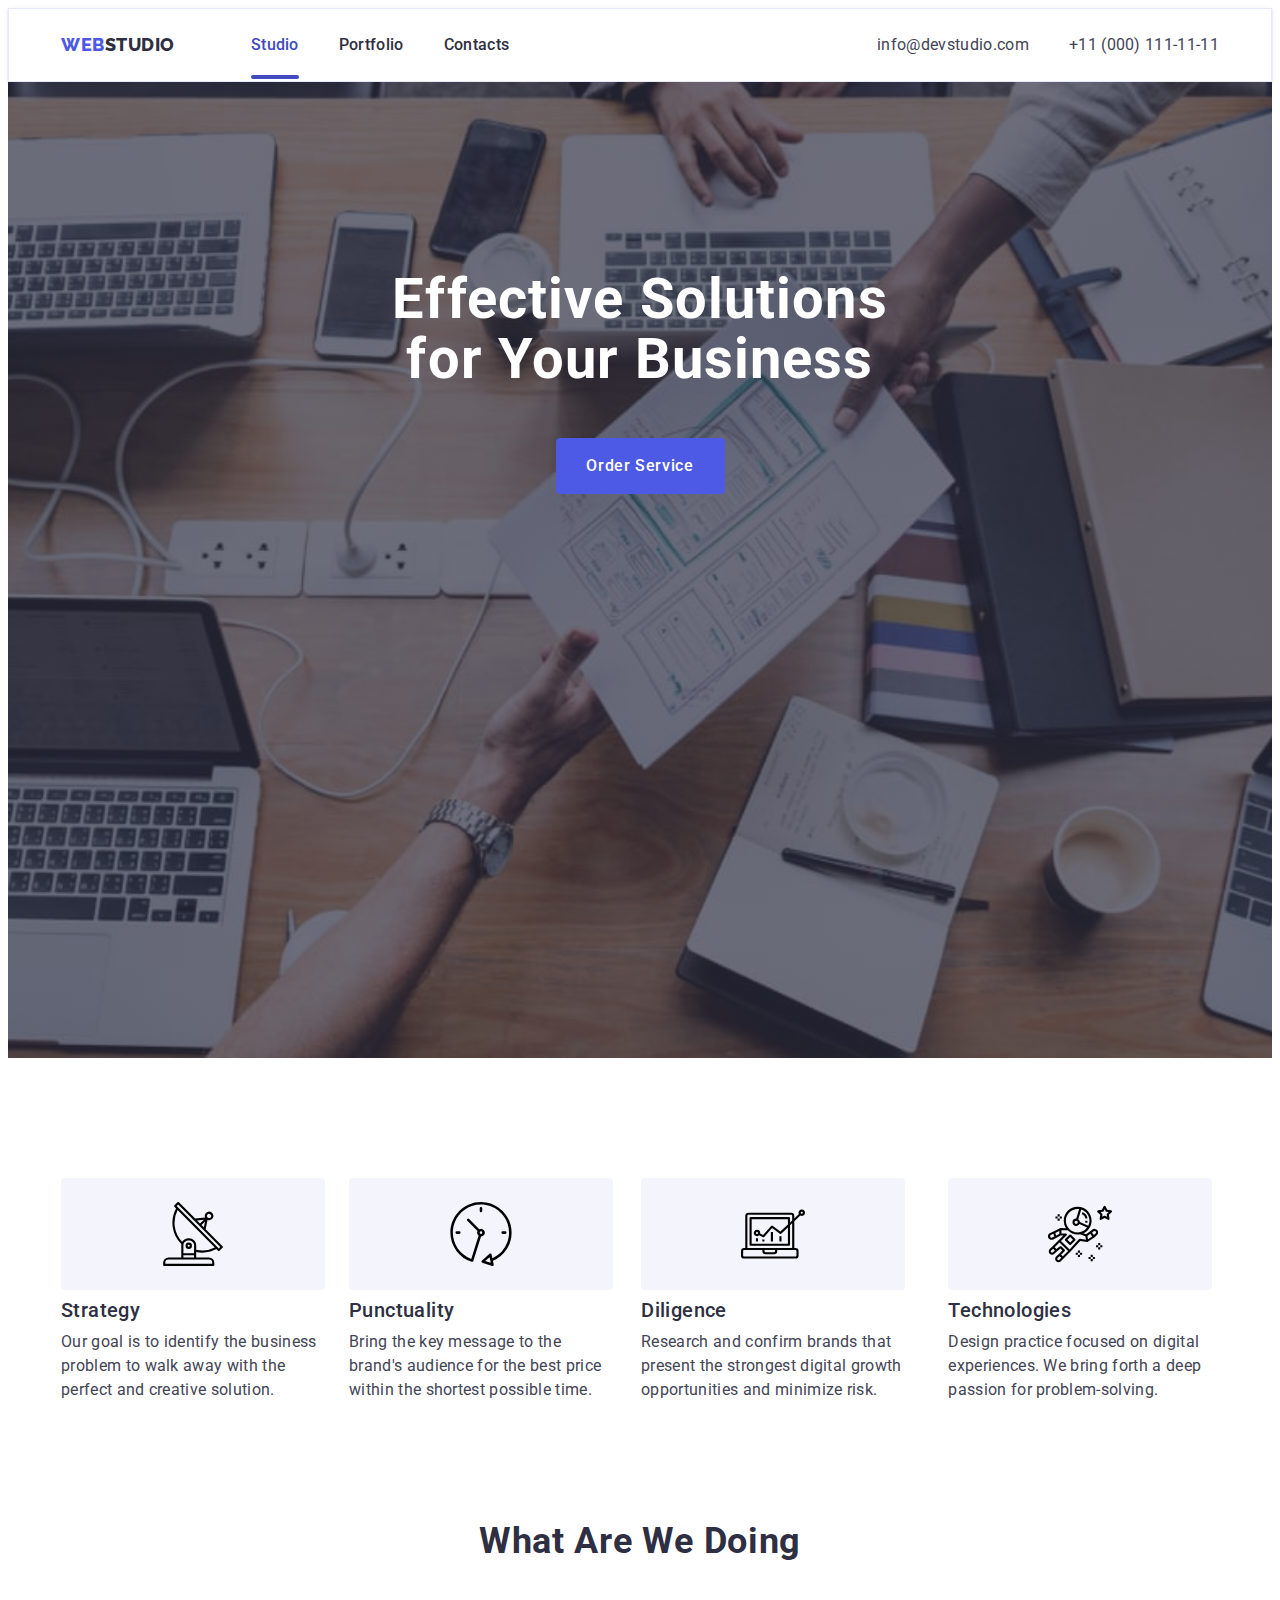
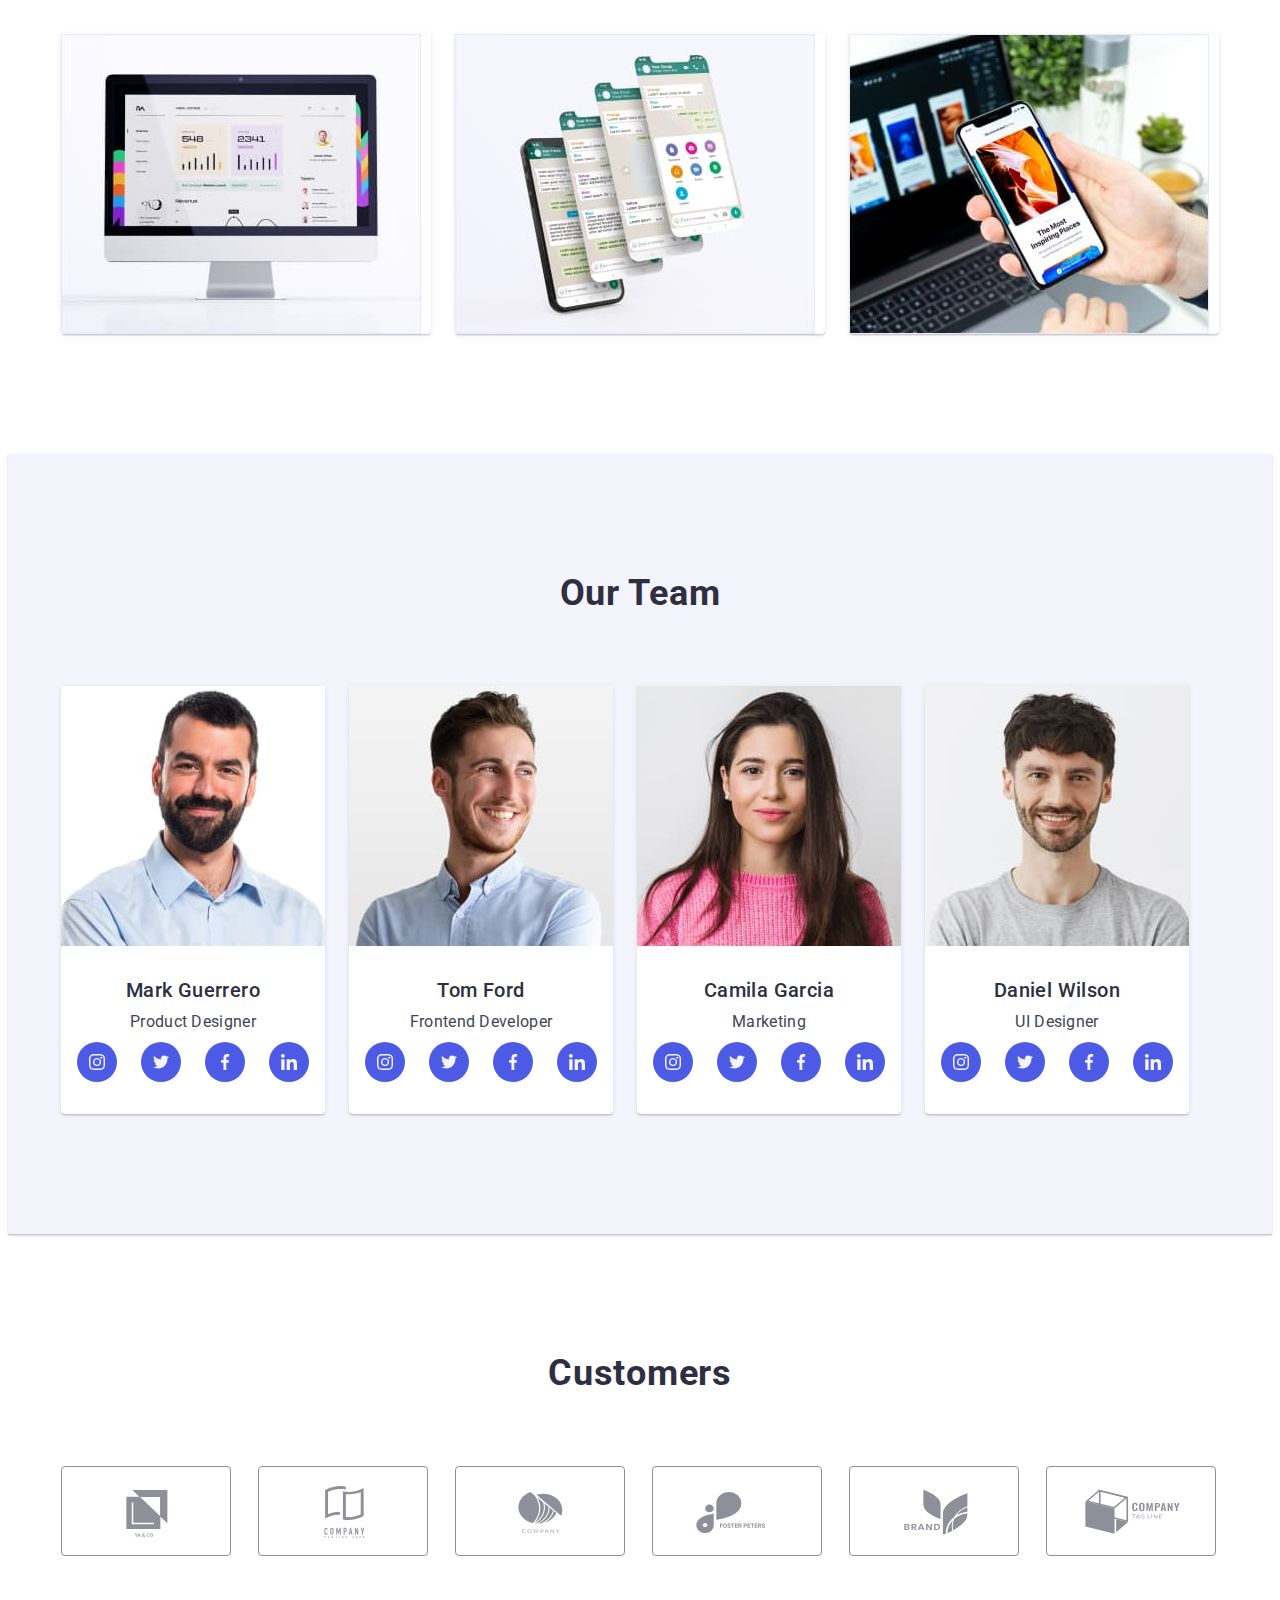
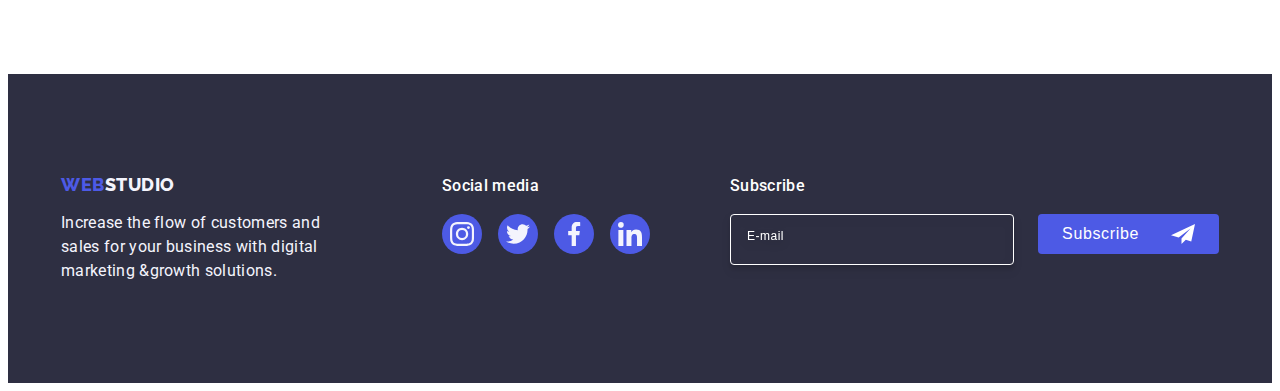
==== commit 5f9c3146: "new modal" ====
--- a/index.html
+++ b/index.html
@@ -374,12 +374,13 @@
                 <form class="footer-container-form">
                     <label class="footer-container-label">
                         <input type="email" name="footer-user-email" class="footer-container-input"
-                            placeholder="Email" />
+                            placeholder="E-mail" />
                     </label>
-                    <button type="submit" class="footer-container-button">Subscribe</button>
-                    <svg class="footer-container-icon" width="24" height="24">
-                        <use href="./images/icons.svg#icon-telega"></use>
-                    </svg>
+                    <button type="submit" class="footer-container-button">Subscribe
+                        <svg class="footer-container-icon" width="24" height="24">
+                            <use href="./images/icons.svg#icon-telega"></use>
+                        </svg>
+                    </button>
                 </form>
             </div>
         </div>
@@ -393,51 +394,63 @@
                 </svg>
             </button>
 
-            <form class="modal-form">
-                <strong class="modal-form-strong">Leave your contacts and we will call you back</strong>
-                <label class="modal-form-field">
-                    <span class="modal-form-title">Name</span>
-                    <input type="text" name="user-name" class="modal-form-input" />
-                    <svg class="modal-form-icon" width="18" height="18">
-                        <use href="./images/icons.svg#icon-person"></use>
-                    </svg>
-                </label>
-
-                <label class="modal-form-field">
-                    <span class="modal-form-title">Phone</span>
-                    <input type="tel" name="user-tel" class="modal-form-input" />
-                    <svg class="modal-form-icon" width="18" height="24">
-                        <use href="./images/icons.svg#icon-phone"></use>
-                    </svg>
-                </label>
-
-                <label class="modal-form-field">
-                    <span class="modal-form-title">Email</span>
-                    <input type="email" name="user-email" class="modal-form-input" />
-                    <svg class="modal-form-icon" width="18" height="24">
-                        <use href="./images/icons.svg#icon-email"></use>
-                    </svg>
-                </label>
-
-                <label class="modal-form-field">
-                    <span class="modal-form-title">Comment</span>
-                    <textarea name="user_comment" class="modal-form-comment" rows="6" cols="6"
-                        placeholder="Text input"></textarea>
-                </label>
-
-                <label class="modal-form-agreement">
-                    <input type="checkbox" class="modal-form-checkbox visually-hidden">
-                    <span class="modal-form-custom-checkbox">
-                        <svg class="modal-form-checkbox-icon" width="8" height="10">
-                            <use href="/images/icons.svg#icon-checkbox"></use>
-                        </svg>
-                    </span>
-                    <span class="modal-form-text">I accept the terms and conditions of the <a href="/"
-                            class="modal-form-link">Privacy Policy</a></span>
-                </label>
-
-                <button type="submit" class="main-button">Send</button>
-            </form>
+            <div class="container-modal">
+                <p class="modal-form-par">Leave your contacts and we will call you back</p>
+                <form class="modal-form">
+                    <div class="container-modal-form">
+                        <label class="modal-form-field" for="user-name">Name</label>
+                        <div class="container-modal-input">
+                            <input type="text" name="user-name" id="user-name" class="modal-form-input" />
+                            <svg class="modal-form-icon" width="18" height="24">
+                                <use href="./images/icons.svg#icon-person"></use>
+                            </svg>
+                        </div>
+                    </div>
+
+                    <div class="container-modal-form">
+                        <label class="modal-form-field" for="user-tel">Phone</label>
+                        <div class="container-modal-input">
+                            <input type="tel" name="user-tel" id="user-tel" class="modal-form-input" />
+                            <svg class="modal-form-icon" width="18" height="24">
+                                <use href="./images/icons.svg#icon-phone"></use>
+                            </svg>
+                        </div>
+                    </div>
+
+                    <div class="container-modal-form">
+                        <label class="modal-form-field" for="user-email">Email</label>
+                        <div class="container-modal-input">
+                            <input type="email" name="user-email" id="user-email" class="modal-form-input" />
+                            <svg class="modal-form-icon" width="18" height="24">
+                                <use href="./images/icons.svg#icon-email"></use>
+                            </svg>
+                        </div>
+                    </div>
+
+                    <div class="container-modal-comment">
+                        <label class="modal-form-field" for="user-comment">Comment</label>
+                        <textarea name="user_comment" id="user_comment" class="modal-form-comment" rows="6" cols="6"
+                            placeholder="Text input"></textarea>
+                    </div>
+
+                    <div class="container-modal-checkbox">
+                        <input type="checkbox" id="user-privacy" value="true" name="user-privacy"
+                            class="modal-form-checkbox visually-hidden">
+                        <label for="user-privacy" class="modal-form-text">
+                            <span class="modal-form-custom-checkbox">
+                                <svg class="modal-form-checkbox-icon" width="10" height="8">
+                                    <use href="/images/icons.svg#icon-checkbox"></use>
+                                </svg></span>
+                            I accept the terms and conditions of the <a href="#" class="modal-form-link">Privacy
+                                Policy</a>
+
+                        </label>
+                    </div>
+
+                    <button type="submit" class="main-button">Send</button>
+
+                </form>
+            </div>
         </div>
 
     </div>
--- a/css/styles.css
+++ b/css/styles.css
@@ -6,6 +6,7 @@
     --color-three: #F4F4FD;
     --color-button: #E7E9FC;
     --color-customers: #8e8f99;
+    --color-modal: #404bbf;
 }
 
 body {
@@ -537,12 +538,13 @@
     font-weight: 500;
     line-height: 1.5;
     letter-spacing: 0.32px;
+    margin-bottom: 16px;
 }
 
 .footer-container-form {
     display: flex;
-    margin-top: 16px;
-    margin-left: 0;
+    /* margin-top: 16px;
+    margin-left: 0; */
     gap: 24px;
 }
 
@@ -555,14 +557,20 @@
     height: 40px;
     border-radius: 4px;
     border: 1px solid var(--background-color);
+    background-color: transparent;
+    font-size: 12px;
+    line-height: 1.5;
+    letter-spacing: 0.04em;
     box-shadow: 0px 4px 4px 0px rgba(0, 0, 0, 0.15);
     padding-left: 16px;
     padding-bottom: 8px;
-    background-color: #2E2F42;
-
-    
-}
-
+    color: #ffffff;
+    filter: drop-shadow(0px 4px 4px rgba(0, 0, 0, 0.15));
+}
+
+::placeholder {
+    color: #ffffff;
+}
 .footer-container-button {
     display: flex;
     padding: 8px 24px;
@@ -571,6 +579,11 @@
     gap: 16px;
     border-radius: 4px;
     background:#4D5AE5;
+    min-width: 165px;
+    height: 40px;
+    font-weight: 500;
+    cursor: pointer;
+    border: none;
 
     color: #FFF;
     text-align: center;
@@ -578,12 +591,13 @@
     line-height: 1.5;
     letter-spacing: 0.64px;
 
-    position: relative;
+    /* position: relative; */
 }
 
 .footer-container-icon {
+    margin-left: 16px;
 fill: var(--background-color);
-position: absolute;
+/* position: absolute; */
 }
 
 /*-----------PORTFOLIO---------*/
@@ -777,128 +791,142 @@
     transition: fill 250ms cubic-bezier(0.4, 0, 0.2, 1);
 }
 /* ----------MODAL FORM---------- */
-.modal-form-strong{
-    display: flex;
-    flex-direction: column;
+.container-modal {
+    padding: 72px 24px 24px 24px;
+}
+.modal-form-par{
     text-align: center;
-    width: 360px;
-    height: 24px;
     margin-bottom: 16px;
-    font-family: Roboto;
-    font-size: 16px;
-    font-style: normal;
-    font-weight: 500;
-    line-height: 1.5;
-    letter-spacing: 0.32px;
-    color: #2E2F42;
-}
-form{
-margin: 64px 24px 24px 24px;
-}
-
+    font-size: 16px;
+    font-weight: 500;
+    line-height: 1.5;
+    letter-spacing: 0.02em;
+    color: var(--color-two);
+}
+.modal-form{
+
+}
+
+.container-modal-form {
+    margin-bottom: 8px;
+}
 .modal-form-field {
-    position: relative;
     display: block;
-    margin-bottom: 8px;
-
-}
-
-.modal-form-title{
-    display: block;
+    font-size: 12px;
+    line-height: 1.17;
+    letter-spacing: 0.04em;
+    color: var(--color-customers);
     margin-bottom: 4px;
-    font-size: 12px;
-    font-weight: 400;
-    line-height: 1.16;
-    letter-spacing: 0.48px;
-    color: #8E8F99;
-}
+}
+
+.container-modal-input{
+position: relative;
+}
+
 .modal-form-input {
     display: flex;
-    padding: 11px 38px;
+    padding-left: 38px;
     height: 40px;
     width: 100%;
     outline: transparent;
     border-radius: 4px;
     border: 1px solid rgba(46, 47, 66, 0.40);
+    background-color: transparent;
+    transition: border-color 250ms cubic-bezier(0.4, 0, 0.2, 1);
 }
 
 .modal-form-input:focus {
-    border: 1px solid #4D5AE5;
+    border-color: #4D5AE5;
 }
 
 .modal-form-icon {
-    fill: #2E2F42;
     position: absolute;
-    bottom:8px;
     left: 16px;
+    top:50%;
+    transform: translateY(-50%);
+    transition: fill 250ms cubic-bezier(0.4, 0, 0.2, 1);
 }
 
 .modal-form-input:focus+ .modal-form-icon {
     fill: #4D5AE5;
 }
 
+.container-modal-comment {
+    margin-bottom: 16px;
+}
 .modal-form-comment {
     width: 100%;
     height: 120px;
-    margin-bottom: 16px;
+    font-size: 12px;
+    line-height: 1.17;
+    letter-spacing: 0.04em;
+    color: rgba(46, 47, 66, 0.40);
+    border: 1px solid rgba(46, 47, 66, 0.40);
+    border-radius: 4px;
+    background-color: transparent;
     padding: 8px 16px;
+    outline: transparent;
     resize: none;
-    font-size: 12px;
-    letter-spacing: 0.48px;
-    outline: transparent;
-    border-radius: 4px;
-    border: 1px solid rgba(46, 47, 66, 0.40);    
-    color: rgba(46, 47, 66, 0.40);
+    transition: border-color 250ms cubic-bezier(0.4, 0, 0.2, 1);
 }
 
 .modal-form-comment:focus {
-    border: 1px solid #4D5AE5;
+    border-color: #4D5AE5;
 }
 
 .modal-form-comment::placeholder {
 color: currentColor;   
 }
 
-.modal-form-agreement {
+.container-modal-checkbox {
+    margin-bottom: 24px;
+}
+
+.modal-form-checkbox{
+
+}
+/* .modal-form-agreement {
 display: flex;
 align-items: center;
 margin-bottom: 24px;
 gap: 8px;
-}
+} */
 
 
 .modal-form-custom-checkbox {
-    display: flex;
+    width: 16px;
+    height: 16px;
+    border: 1px solid rgba(46, 47, 66, 0.40);
+    border-radius: 2px;
+    transition: background-color 250ms cubic-bezier(0.4, 0, 0.2, 1), border 250ms cubic-bezier(0.4, 0, 0.2, 1), fill 250ms cubic-bezier(0.4, 0, 0.2, 1);
+    display: inline-flex;
     align-items: center;
     justify-content: center;
-    width: 16px;
-    height: 16px;
-    border-radius: 2px;
-    border: 1px solid rgba(46, 47, 66, 0.40);
-    transition: color 250ms cubic-bezier(0.4, 0, 0.2, 1);
-}
-
-.modal-form-checkbox:checked + .modal-form-custom-checkbox{
-border-color: #404BBF;
-background-color: #404BBF;
-}
-.modal-form-checkbox-icon {
+    fill: transparent;
+}
+
+.modal-form-checkbox:checked + .modal-form-text .modal-form-custom-checkbox{
+background-color: var(--color-modal);
+border: none;
+fill: var(--color-three);
+}
+/* .modal-form-checkbox-icon {
     opacity: 0;
 }
 
-.modal-form-checkbox:checked + .modal-form-custom-checkbox > .modal-form-checkbox-icon{
+.modal-form-checkbox:checked > .modal-form-checkbox-icon{
     opacity: 1;
-}
+} */
 
 .modal-form-text {
-    color: #8E8F99;
     font-size: 12px;
-    line-height: 1.16;
-    letter-spacing: 0.48px;
+    line-height: 1.17;
+    letter-spacing: 0.04em;
+    color: var(--color-customers);
     user-select: none;
 }
 
 .modal-form-link {
-    color: #4D5AE5;
+    color: var(--color);
     text-decoration: underline;
 }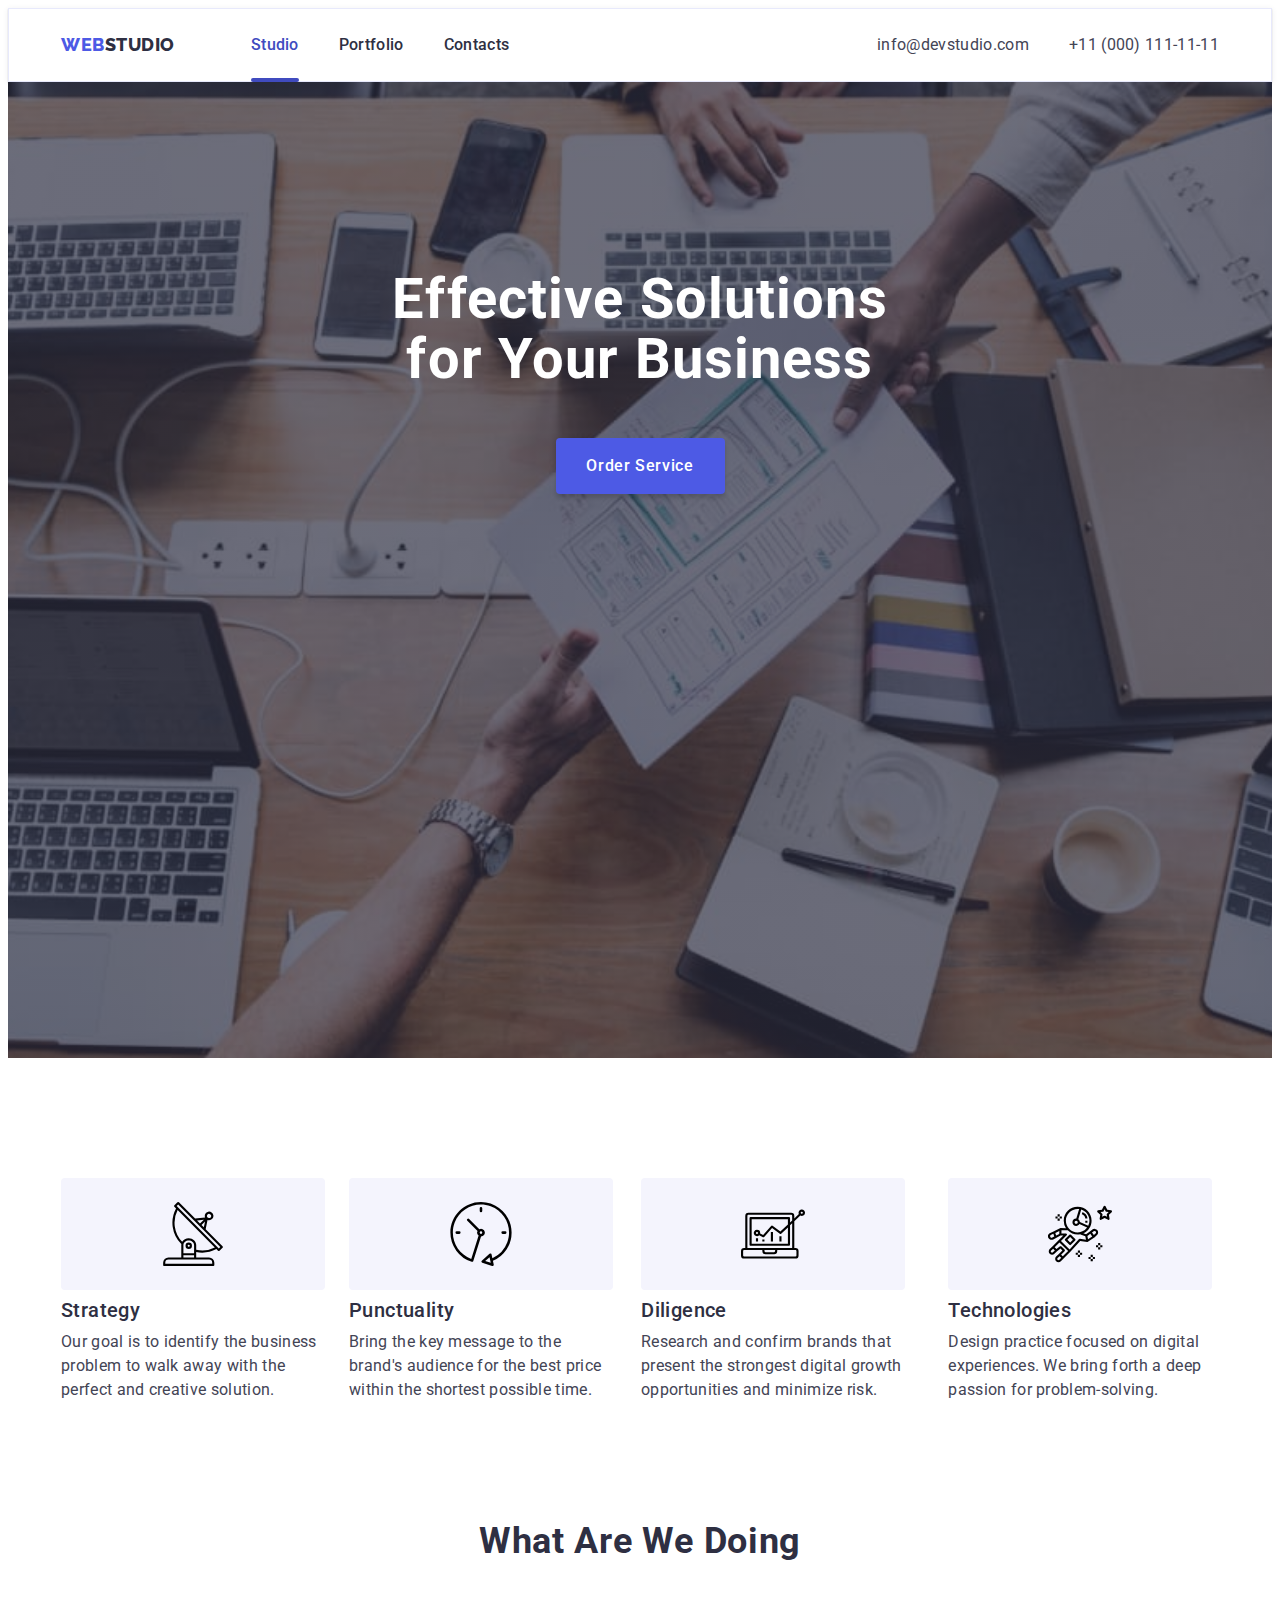
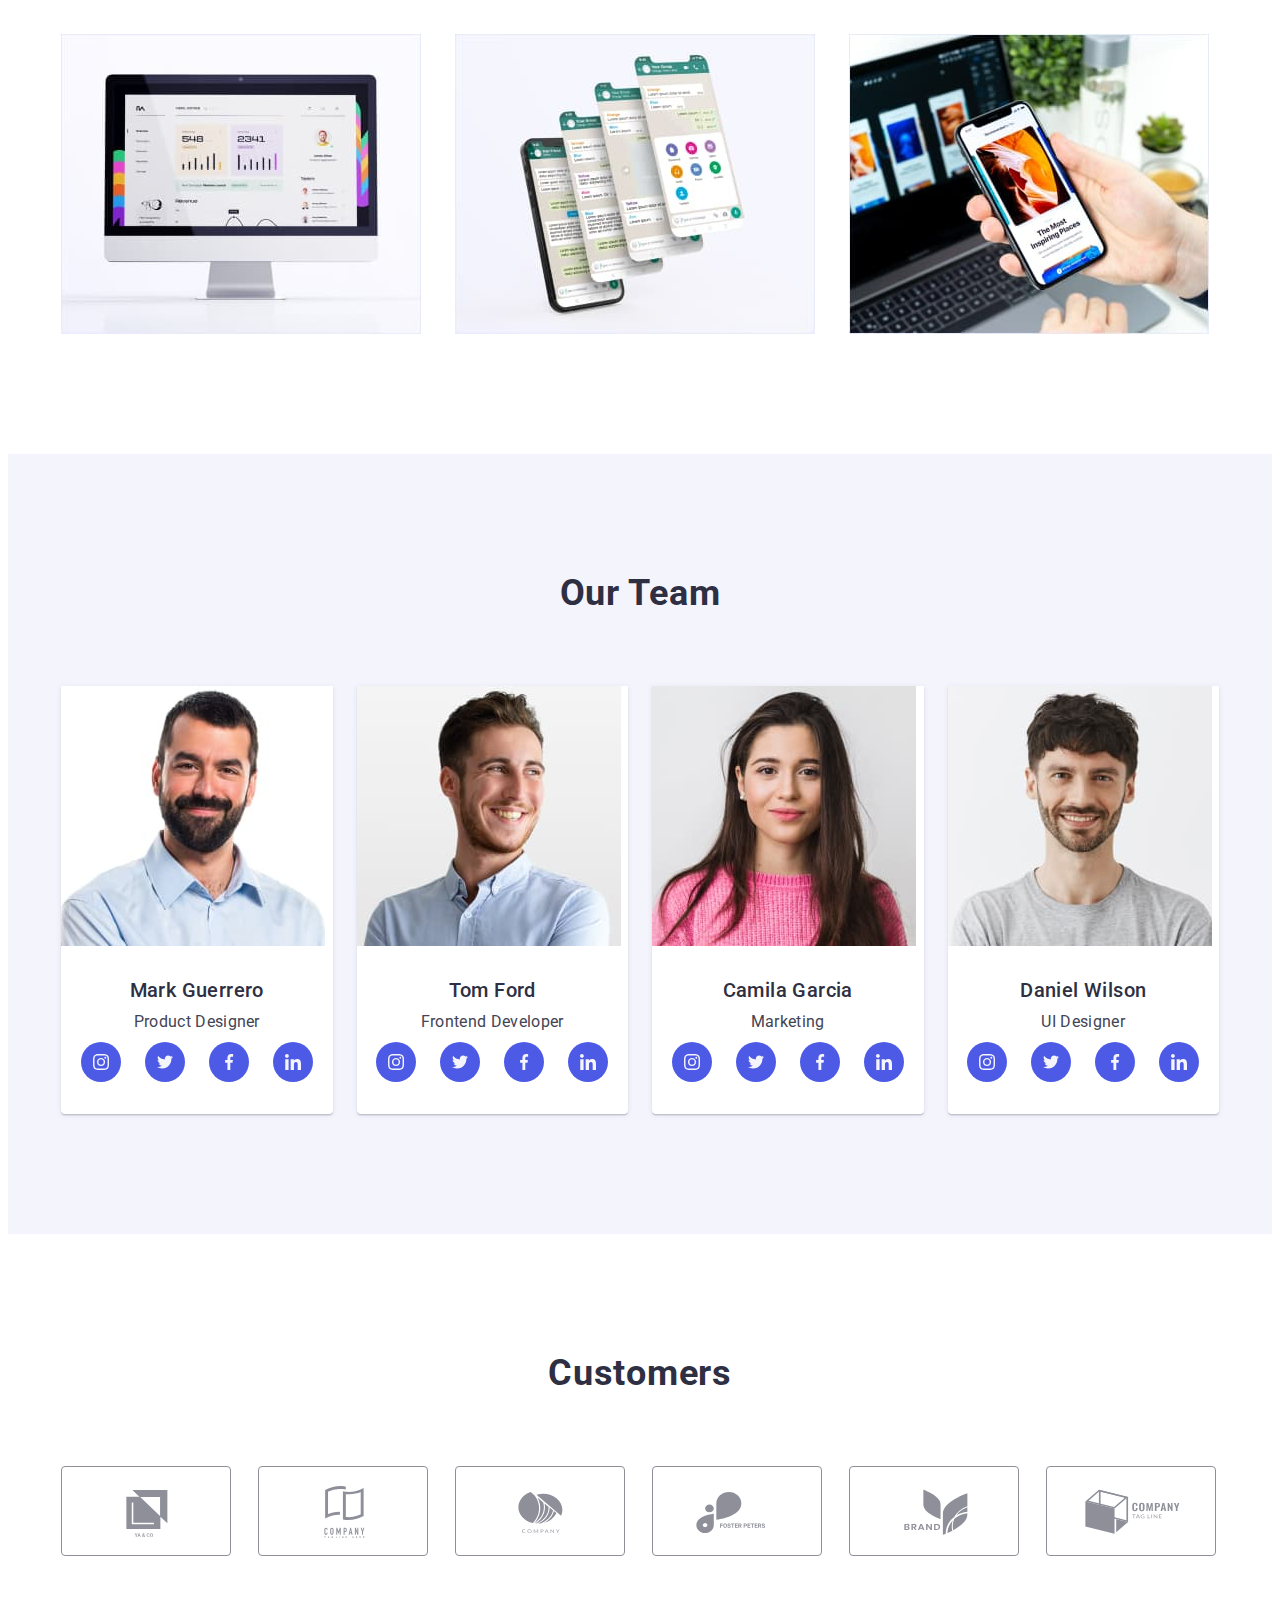
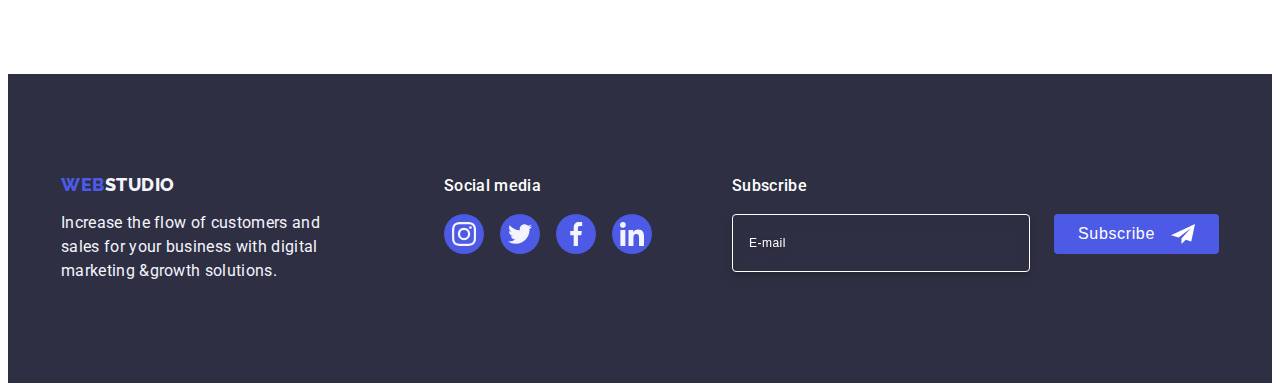
==== commit e7af92bc: "hw5" ====
--- a/index.html
+++ b/index.html
@@ -23,17 +23,17 @@
             <nav class="header-title">
                 <a href="./index.html" class="header-logo link">Web<span class="span">Studio</span></a>
                 <ul class="header-navigation list">
-                    <li><a href="./index.html" class="first-link link active">Studio</a></li>
-                    <li><a href="./portfolio.html" class="second-link link">Portfolio</a></li>
-                    <li><a href="" class="header-navigation-item link">Contacts</a></li>
+                    <li><a href="./index.html" class="header-navigation-link link active">Studio</a></li>
+                    <li><a href="./portfolio.html" class="header-navigation-link link">Portfolio</a></li>
+                    <li><a href="" class="header-navigation-link link">Contacts</a></li>
                 </ul>
             </nav>
 
             <address class="header-adress">
                 <ul class="header-adress-navigation list">
-                    <li><a href=" mailto:info@devstudio.com" class="header-adress-item link">info@devstudio.com</a>
-                    </li>
-                    <li><a href="tel:+110001111111" class="header-adress-item link">+11 (000)
+                    <li><a href=" mailto:info@devstudio.com" class="header-adress-link link">info@devstudio.com</a>
+                    </li>
+                    <li><a href="tel:+110001111111" class="header-adress-link link">+11 (000)
                             111-11-11</a></li>
                 </ul>
             </address>
@@ -110,12 +110,12 @@
             <div class="container">
                 <h2 class="main-product">What are we doing</h2>
                 <ul class="main-one list">
-                    <li class="main-item our-product"><img src="./images/img1.jpg" alt="computer" class="main-img"
-                            width="360" height="300"></li>
-                    <li class="main-item our-product"><img src="./images/img2.jpg" alt="screenshot" class="main-img"
-                            width="360" height="300"></li>
-                    <li class="main-item our-product"><img src="./images/img3.jpg" alt="telephone" class="main-img"
-                            width="360" height="300"></li>
+                    <li class="our-product"><img src="./images/img1.jpg" alt="computer" class="main-img" width="360"
+                            height="300"></li>
+                    <li class="our-product"><img src="./images/img2.jpg" alt="screenshot" class="main-img" width="360"
+                            height="300"></li>
+                    <li class="our-product"><img src="./images/img3.jpg" alt="telephone" class="main-img" width="360"
+                            height="300"></li>
                 </ul>
             </div>
         </section>
@@ -394,63 +394,58 @@
                 </svg>
             </button>
 
-            <div class="container-modal">
-                <p class="modal-form-par">Leave your contacts and we will call you back</p>
-                <form class="modal-form">
-                    <div class="container-modal-form">
-                        <label class="modal-form-field" for="user-name">Name</label>
-                        <div class="container-modal-input">
-                            <input type="text" name="user-name" id="user-name" class="modal-form-input" />
-                            <svg class="modal-form-icon" width="18" height="24">
-                                <use href="./images/icons.svg#icon-person"></use>
-                            </svg>
-                        </div>
+            <p class="modal-form-par">Leave your contacts and we will call you back</p>
+            <form class="modal-form" name="rewiew-form">
+                <div class="container-modal-form">
+                    <label class="modal-form-field" for="user-name">Name</label>
+                    <div class="container-modal-input">
+                        <input type="text" name="user-name" id="user-name" class="modal-form-input">
+                        <svg class="modal-form-icon" width="18" height="24">
+                            <use href="./images/icons.svg#icon-person"></use>
+                        </svg>
                     </div>
-
-                    <div class="container-modal-form">
-                        <label class="modal-form-field" for="user-tel">Phone</label>
-                        <div class="container-modal-input">
-                            <input type="tel" name="user-tel" id="user-tel" class="modal-form-input" />
-                            <svg class="modal-form-icon" width="18" height="24">
-                                <use href="./images/icons.svg#icon-phone"></use>
-                            </svg>
-                        </div>
+                </div>
+
+                <div class="container-modal-form">
+                    <label class="modal-form-field" for="user-tel">Phone</label>
+                    <div class="container-modal-input">
+                        <input type="tel" name="user-tel" id="user-tel" class="modal-form-input">
+                        <svg class="modal-form-icon" width="18" height="24">
+                            <use href="./images/icons.svg#icon-phone"></use>
+                        </svg>
                     </div>
-
-                    <div class="container-modal-form">
-                        <label class="modal-form-field" for="user-email">Email</label>
-                        <div class="container-modal-input">
-                            <input type="email" name="user-email" id="user-email" class="modal-form-input" />
-                            <svg class="modal-form-icon" width="18" height="24">
-                                <use href="./images/icons.svg#icon-email"></use>
-                            </svg>
-                        </div>
+                </div>
+
+                <div class="container-modal-form">
+                    <label class="modal-form-field" for="user-email">Email</label>
+                    <div class="container-modal-input">
+                        <input type="email" name="user-email" id="user-email" class="modal-form-input">
+                        <svg class="modal-form-icon" width="18" height="24">
+                            <use href="./images/icons.svg#icon-email"></use>
+                        </svg>
                     </div>
-
-                    <div class="container-modal-comment">
-                        <label class="modal-form-field" for="user-comment">Comment</label>
-                        <textarea name="user_comment" id="user_comment" class="modal-form-comment" rows="6" cols="6"
-                            placeholder="Text input"></textarea>
-                    </div>
-
-                    <div class="container-modal-checkbox">
-                        <input type="checkbox" id="user-privacy" value="true" name="user-privacy"
-                            class="modal-form-checkbox visually-hidden">
-                        <label for="user-privacy" class="modal-form-text">
-                            <span class="modal-form-custom-checkbox">
-                                <svg class="modal-form-checkbox-icon" width="10" height="8">
-                                    <use href="/images/icons.svg#icon-checkbox"></use>
-                                </svg></span>
-                            I accept the terms and conditions of the <a href="#" class="modal-form-link">Privacy
-                                Policy</a>
-
-                        </label>
-                    </div>
-
-                    <button type="submit" class="main-button">Send</button>
-
-                </form>
-            </div>
+                </div>
+
+                <div class="container-modal-comment">
+                    <label class="modal-form-field" for="user-comment">Comment</label>
+                    <textarea name="user-comment" id="user-comment" class="modal-form-comment" rows="6" cols="6"
+                        placeholder="Text input"></textarea>
+                </div>
+
+                <div class="container-modal-checkbox">
+                    <input type="checkbox" id="user-privacy" value="true" name="user-privacy"
+                        class="modal-form-checkbox visually-hidden">
+                    <label for="user-privacy" class="modal-form-text">
+                        <span class="modal-form-custom-checkbox">
+                            <svg class="modal-form-checkbox-icon" width="10" height="8">
+                                <use href="./images/icons.svg#icon-checkbox"></use>
+                            </svg></span>
+                        I accept the terms and conditions of the <a href="#" class="modal-form-link">Privacy
+                            Policy</a>
+                    </label>
+                </div>
+                <button type="submit" class="main-button">Send</button>
+            </form>
         </div>
 
     </div>
--- a/css/styles.css
+++ b/css/styles.css
@@ -32,8 +32,6 @@
     display: block;
 }
 .header {
-    padding-top: 24px;
-    padding-bottom: 24px;
     border: 1px solid #e7e9fc;
 }
 .container {
@@ -93,17 +91,18 @@
     box-shadow: 0px 2px 1px rgba(46, 47, 66, 0.08), 0px 1px 1px rgba(46, 47, 66, 0.16), 0px 1px 6px rgba(46, 47, 66, 0.08);
 }
 
-.header-navigation-item {
+.header-navigation-link {
     color: var(--color-two);
     font-weight: 500;
     font-size: 16px;
     line-height: 1.5;
     letter-spacing: 0.02em;
+    display: block;
     padding: 24px 0;
     transition: color 250ms cubic-bezier(0.4, 0, 0.2, 1);
 }
 
-.second-link {
+/* .second-link {
     color: var(--color-two);
     font-weight: 500;
     font-size: 16px;
@@ -111,10 +110,10 @@
     letter-spacing: 0.02em;
     padding: 24px 0;
     transition: color 250ms cubic-bezier(0.4, 0, 0.2, 1);
-}
-
-
-.first-link{
+} */
+
+
+/* .first-link{
     font-weight: 500;
     font-size: 16px;
     line-height: 1.5;
@@ -122,11 +121,11 @@
     padding: 24px 0;
     color: #404BBF;
     transition: color 250ms cubic-bezier(0.4, 0, 0.2, 1);
-}
-
-
-.header-navigation-item:hover,
-.header-navigation-item:focus {
+} */
+
+
+.header-navigation-link:hover,
+.header-navigation-link:focus {
     color: #404BBF;
 }
 
@@ -151,18 +150,19 @@
     font-style: normal;
 }
 
-.header-adress-item {
+.header-adress-link {
     font-size: 16px;
     line-height: 1.5;
     letter-spacing: 0.02em;
     color: var(--color-portfolio);
     font-style: normal;
+    display: block;
     padding: 24px 0;
     transition: color 250ms cubic-bezier(0.4, 0, 0.2, 1);
 }
 
-.header-adress-item:hover,
-.header-adress-item:focus {
+.header-adress-link:hover,
+.header-adress-link:focus {
     color: #404BBF;
 }
 
@@ -199,7 +199,6 @@
 width: calc((100% - 72px) / 4);
 border-radius: 0px 0px 4px 4px;
 box-shadow: 0px 1px 6px rgba(46, 47, 66, 0.08), 0px 1px 1px rgba(46, 47, 66, 0.16), 0px 2px 1px rgba(46, 47, 66, 0.08);
-width: 264px;
 }
 
 
@@ -222,6 +221,7 @@
     border: none;
     border-radius: 4px;
     margin: 0 auto;
+    box-shadow: 0px 4px 4px 0px rgba(0, 0, 0, 0.15);
     transition: background-color 250ms cubic-bezier(0.4, 0, 0.2, 1);
 }
 
@@ -331,7 +331,6 @@
 .section-three {
     background-color: #F4F4FD;
     padding: 120px 0;
-    box-shadow: 0px 1px 6px rgba(46, 47, 66, 0.08), 0px 1px 1px rgba(46, 47, 66, 0.16), 0px 2px 1px rgba(46, 47, 66, 0.08);
 }
 .team { 
     font-size: 36px;
@@ -562,8 +561,7 @@
     line-height: 1.5;
     letter-spacing: 0.04em;
     box-shadow: 0px 4px 4px 0px rgba(0, 0, 0, 0.15);
-    padding-left: 16px;
-    padding-bottom: 8px;
+    padding: 8px 16px;
     color: #ffffff;
     filter: drop-shadow(0px 4px 4px rgba(0, 0, 0, 0.15));
 }
@@ -574,9 +572,9 @@
 .footer-container-button {
     display: flex;
     padding: 8px 24px;
+    gap: 16px;
     justify-content: center;
     align-items: center;
-    gap: 16px;
     border-radius: 4px;
     background:#4D5AE5;
     min-width: 165px;
@@ -591,13 +589,10 @@
     line-height: 1.5;
     letter-spacing: 0.64px;
 
-    /* position: relative; */
 }
 
 .footer-container-icon {
-    margin-left: 16px;
 fill: var(--background-color);
-/* position: absolute; */
 }
 
 /*-----------PORTFOLIO---------*/
@@ -740,6 +735,7 @@
 }
 
 .modal {
+    padding: 72px 24px 24px 24px;
     width: 408px;
     min-height: 584px;
     background: #FCFCFC;
@@ -791,9 +787,7 @@
     transition: fill 250ms cubic-bezier(0.4, 0, 0.2, 1);
 }
 /* ----------MODAL FORM---------- */
-.container-modal {
-    padding: 72px 24px 24px 24px;
-}
+
 .modal-form-par{
     text-align: center;
     margin-bottom: 16px;
@@ -864,6 +858,7 @@
     border: 1px solid rgba(46, 47, 66, 0.40);
     border-radius: 4px;
     background-color: transparent;
+    display: block;
     padding: 8px 16px;
     outline: transparent;
     resize: none;
@@ -900,6 +895,7 @@
     border-radius: 2px;
     transition: background-color 250ms cubic-bezier(0.4, 0, 0.2, 1), border 250ms cubic-bezier(0.4, 0, 0.2, 1), fill 250ms cubic-bezier(0.4, 0, 0.2, 1);
     display: inline-flex;
+    gap: 8px;
     align-items: center;
     justify-content: center;
     fill: transparent;
@@ -924,6 +920,9 @@
     letter-spacing: 0.04em;
     color: var(--color-customers);
     user-select: none;
+    display: flex;
+    gap: 8px;
+    align-items: center;
 }
 
 .modal-form-link {
